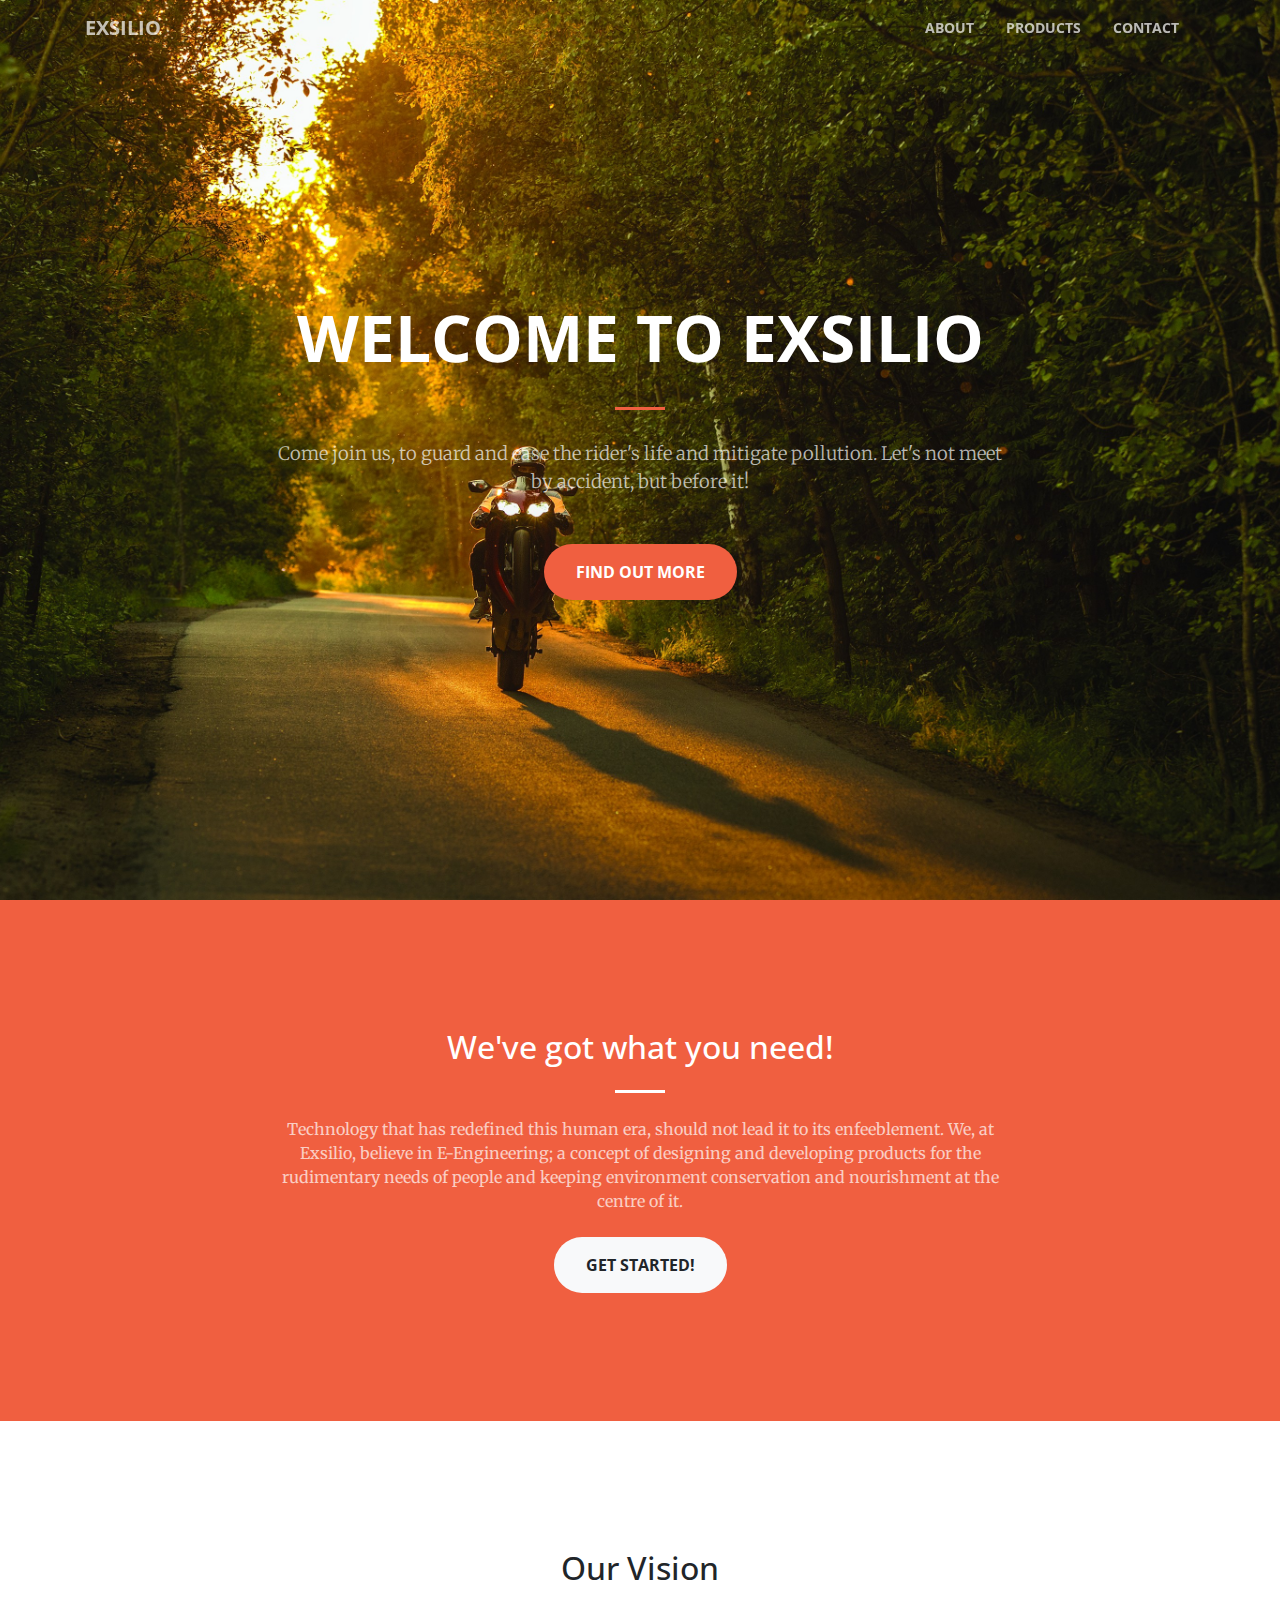
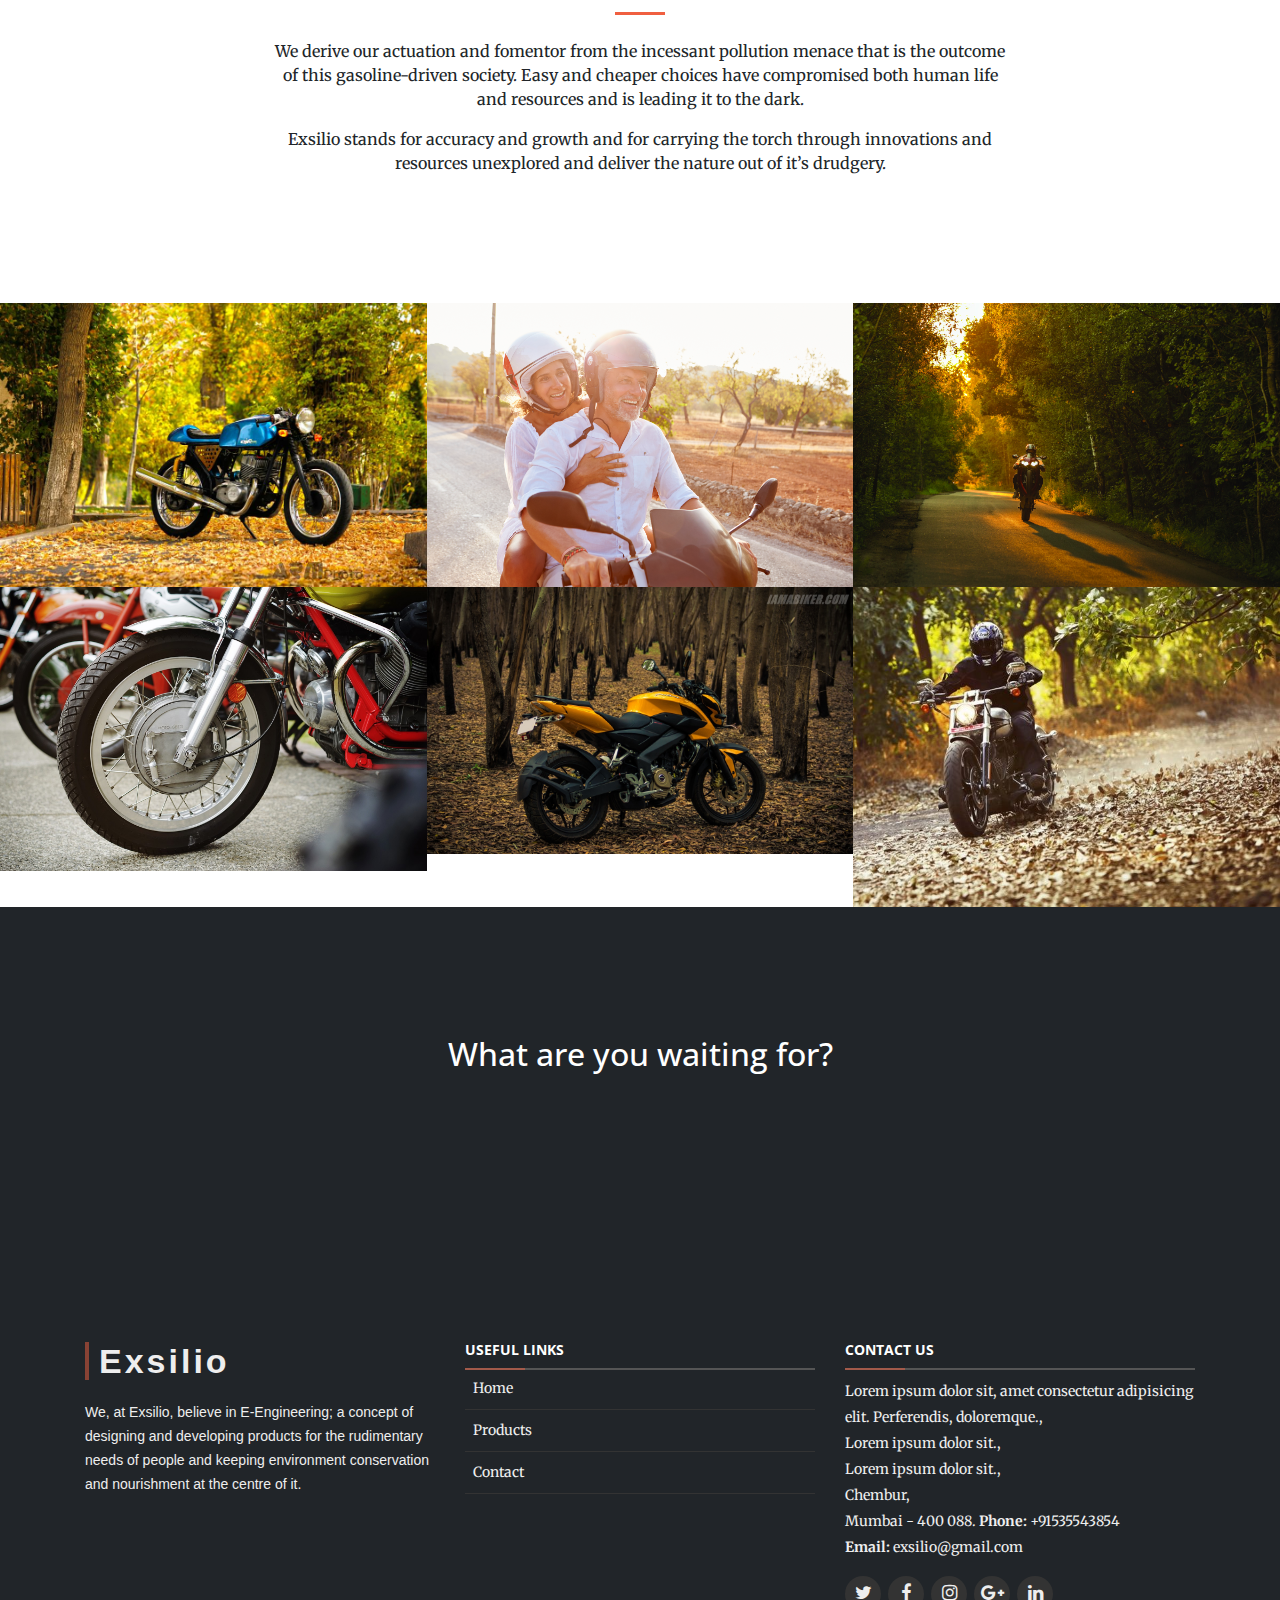
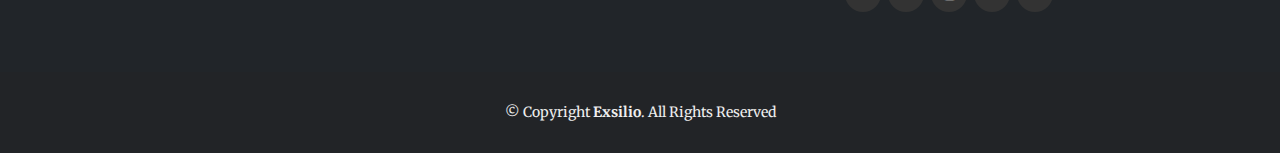
==== index.html @ 6f290104 "Add product page and images" ====
<!DOCTYPE html>
<html lang="en">

<head>

  <meta charset="utf-8">
  <meta name="viewport" content="width=device-width, initial-scale=1, shrink-to-fit=no">
  <meta name="description" content="">
  <meta name="author" content="">

  <title>Exsilio</title>

  <!-- Bootstrap core CSS -->
  <link href="vendor/bootstrap/css/bootstrap.min.css" rel="stylesheet">

  <!-- Custom fonts for this template -->
  <link href="vendor/font-awesome/css/font-awesome.min.css" rel="stylesheet" type="text/css">
  <link href='https://fonts.googleapis.com/css?family=Open+Sans:300italic,400italic,600italic,700italic,800italic,400,300,600,700,800'
    rel='stylesheet' type='text/css'>
  <link href='https://fonts.googleapis.com/css?family=Merriweather:400,300,300italic,400italic,700,700italic,900,900italic'
    rel='stylesheet' type='text/css'>

  <!-- Plugin CSS -->
  <link href="vendor/magnific-popup/magnific-popup.css" rel="stylesheet">

  <!-- Custom styles for this template -->
  <link href="css/creative.min.css" rel="stylesheet">

</head>

<body id="page-top">

  <!-- Navigation -->
  <nav class="navbar navbar-expand-lg navbar-light fixed-top" id="mainNav">
    <div class="container">
      <a class="navbar-brand js-scroll-trigger" href="#page-top">Exsilio</a>
      <button class="navbar-toggler navbar-toggler-right" type="button" data-toggle="collapse" data-target="#navbarResponsive"
        aria-controls="navbarResponsive" aria-expanded="false" aria-label="Toggle navigation">
        <span class="navbar-toggler-icon"></span>
      </button>
      <div class="collapse navbar-collapse" id="navbarResponsive">
        <ul class="navbar-nav ml-auto">
          <li class="nav-item">
            <a class="nav-link js-scroll-trigger" href="#about">About</a>
          </li>
          <li class="nav-item">
            <a class="nav-link js-scroll-trigger" href="products.html">Products</a>
          </li>
          <li class="nav-item">
            <a class="nav-link js-scroll-trigger" href="contact.html">Contact</a>
          </li>
        </ul>
      </div>
    </div>
  </nav>

  <header class="masthead text-center text-white d-flex">
    <div class="container my-auto">
      <div class="row">
        <div class="col-lg-10 mx-auto">
          <h1 class="text-uppercase">
            <strong>Welcome to Exsilio</strong>
          </h1>
          <hr>
        </div>
        <div class="col-lg-8 mx-auto">
          <p class="text-faded mb-5">Come join us, to guard and ease the rider's life and mitigate pollution. Let's not meet by accident, but before
            it!
          </p>
          <a class="btn btn-primary btn-xl js-scroll-trigger" href="#about">Find Out More</a>
        </div>
      </div>
    </div>
  </header>

  <section class="bg-primary" id="about">
    <div class="container">
      <div class="row">
        <div class="col-lg-8 mx-auto text-center">
          <h2 class="section-heading text-white">We've got what you need!</h2>
          <hr class="light my-4">
          <p class="text-faded mb-4">Technology that has redefined this human era, should not lead it to its enfeeblement. We, at Exsilio, believe in
            E-Engineering; a concept of designing and developing products for the rudimentary needs of people and keeping
            environment conservation and nourishment at the centre of it. </p>
          <a class="btn btn-light btn-xl js-scroll-trigger" href="#services">Get Started!</a>
        </div>
      </div>
    </div>
  </section>

  <section id="contact">
    <div class="container">
      <div class="row">
        <div class="col-lg-8 mx-auto text-center">
          <h2 class="section-heading">Our Vision</h2>
          <hr class="my-4">
          <p class="mb-3">We derive our actuation and fomentor from the incessant pollution menace that is the outcome of this gasoline-driven
            society. Easy and cheaper choices have compromised both human life and resources and is leading it to the dark.
          </p>
          <p>Exsilio stands for accuracy and growth and for carrying the torch through innovations and resources unexplored
            and deliver the nature out of it’s drudgery.
          </p>
        </div>
      </div>
    </div>
  </section>



  <section class="p-0" id="portfolio">
    <div class="container-fluid p-0">
      <div class="row no-gutters popup-gallery">
        <div class="col-lg-4 col-sm-6">
          <a class="portfolio-box" href="img/naturebike.jpg">
            <img class="img-fluid" src="img/naturebike.jpg" alt="">
            <div class="portfolio-box-caption">
              <div class="portfolio-box-caption-content">
                <div class="project-category text-faded">
                  Category
                </div>
                <div class="project-name">
                  Project Name
                </div>
              </div>
            </div>
          </a>
        </div>
        <div class="col-lg-4 col-sm-6">
          <a class="portfolio-box" href="img/oldcouple.jpg">
            <img class="img-fluid" src="img/oldcouple.jpg" alt="">
            <div class="portfolio-box-caption">
              <div class="portfolio-box-caption-content">
                <div class="project-category text-faded">
                  Category
                </div>
                <div class="project-name">
                  Project Name
                </div>
              </div>
            </div>
          </a>
        </div>
        <div class="col-lg-4 col-sm-6">
          <a class="portfolio-box" href="img/wall.jpg">
            <img class="img-fluid" src="img/wall.jpg" alt="">
            <div class="portfolio-box-caption">
              <div class="portfolio-box-caption-content">
                <div class="project-category text-faded">
                  Category
                </div>
                <div class="project-name">
                  Project Name
                </div>
              </div>
            </div>
          </a>
        </div>
        <div class="col-lg-4 col-sm-6">
          <a class="portfolio-box" href="img/brake.jpg">
            <img class="img-fluid" src="img/brake.jpg" alt="">
            <div class="portfolio-box-caption">
              <div class="portfolio-box-caption-content">
                <div class="project-category text-faded">
                  Category
                </div>
                <div class="project-name">
                  Project Name
                </div>
              </div>
            </div>
          </a>
        </div>
        <div class="col-lg-4 col-sm-6">
          <a class="portfolio-box" href="img/pulsar.jpg">
            <img class="img-fluid" src="img/pulsar.jpg" alt="">
            <div class="portfolio-box-caption">
              <div class="portfolio-box-caption-content">
                <div class="project-category text-faded">
                  Category
                </div>
                <div class="project-name">
                  Project Name
                </div>
              </div>
            </div>
          </a>
        </div>
        <div class="col-lg-4 col-sm-6">
          <a class="portfolio-box" href="img/harley.jpg">
            <img class="img-fluid" src="img/harley.jpg" alt="">
            <div class="portfolio-box-caption">
              <div class="portfolio-box-caption-content">
                <div class="project-category text-faded">
                  Category
                </div>
                <div class="project-name">
                  Project Name
                </div>
              </div>
            </div>
          </a>
        </div>
      </div>
    </div>
  </section>

  <section class="bg-dark text-white">
    <div class="container text-center">
      <h2 class="mb-4">What are you waiting for?</h2>
      <a class="btn btn-light btn-xl sr-button" href="contact.html">Contact Us!</a>
    </div>
  </section>

  <!--==========================
Footer
============================-->
  <footer id="footer">
    <div class="footer-top">
      <div class="container">
        <div class="row">

          <div class="col-lg-4 col-md-6 footer-info">
            <h3>Exsilio</h3>
            <p>We, at Exsilio, believe in E-Engineering; a concept of designing and developing products for the rudimentary
              needs of people and keeping environment conservation and nourishment at the centre of it.
            </p>
          </div>

          <div class="col-lg-4 col-md-6 footer-links">
            <h4>Useful Links</h4>
            <ul>
              <li>
                <i class="ion-ios-arrow-right"></i>
                <a href="index.html">Home</a>
              </li>
              <li>
                <i class="ion-ios-arrow-right"></i>
                <a href="products.html">Products</a>
              </li>
              <li>
                <i class="ion-ios-arrow-right"></i>
                <a href="contact.html">Contact</a>
              </li>
            </ul>
          </div>

          <div class="col-lg-4 col-md-6 footer-contact">
            <h4>Contact Us</h4>
            <p>
              Lorem ipsum dolor sit, amet consectetur adipisicing elit. Perferendis, doloremque.,
              <br> Lorem ipsum dolor sit.,
              <br> Lorem ipsum dolor sit.,
              <br> Chembur,
              <br> Mumbai - 400 088.
              <strong>Phone:</strong> +91535543854
              <br>
              <strong>Email:</strong> exsilio@gmail.com
              <br>
            </p>

            <div class="social-links">
              <a href="#" class="twitter">
                <i class="fa fa-twitter"></i>
              </a>
              <a href="#" class="facebook">
                <i class="fa fa-facebook"></i>
              </a>
              <a href="#" class="instagram">
                <i class="fa fa-instagram"></i>
              </a>
              <a href="#" class="google-plus">
                <i class="fa fa-google-plus"></i>
              </a>
              <a href="#" class="linkedin">
                <i class="fa fa-linkedin"></i>
              </a>
            </div>

          </div>

        </div>
      </div>
    </div>

    <div class="container">
      <div class="copyright">
        &copy; Copyright
        <strong>Exsilio</strong>. All Rights Reserved
      </div>
    </div>
  </footer>
  <!-- #footer -->

  <!-- Bootstrap core JavaScript -->
  <script src="vendor/jquery/jquery.min.js"></script>
  <script src="vendor/bootstrap/js/bootstrap.bundle.min.js"></script>

  <!-- Plugin JavaScript -->
  <script src="vendor/jquery-easing/jquery.easing.min.js"></script>
  <script src="vendor/scrollreveal/scrollreveal.min.js"></script>
  <script src="vendor/magnific-popup/jquery.magnific-popup.min.js"></script>

  <!-- Custom scripts for this template -->
  <script src="js/creative.min.js"></script>

</body>

</html>
---- css/creative.min.css ----
body,
html {
  width: 100%;
  height: 100%;
}
body {
  font-family: Merriweather, "Helvetica Neue", Arial, sans-serif;
}
hr {
  max-width: 50px;
  border-width: 3px;
  border-color: #f05f40;
}
hr.light {
  border-color: #fff;
}
a {
  color: #f05f40;
  -webkit-transition: all 0.2s;
  -moz-transition: all 0.2s;
  transition: all 0.2s;
}
a:hover {
  color: #f05f40;
}
h1,
h2,
h3,
h4,
h5,
h6 {
  font-family: "Open Sans", "Helvetica Neue", Arial, sans-serif;
}
.bg-primary {
  background-color: #f05f40 !important;
}
.bg-dark {
  background-color: #212529 !important;
}
.text-faded {
  color: rgba(255, 255, 255, 0.7);
}
section {
  padding: 8rem 0;
}
.section-heading {
  margin-top: 0;
}
::-moz-selection {
  color: #fff;
  background: #212529;
  text-shadow: none;
}
::selection {
  color: #fff;
  background: #212529;
  text-shadow: none;
}
img::selection {
  color: #fff;
  background: 0 0;
}
img::-moz-selection {
  color: #fff;
  background: 0 0;
}
#mainNav {
  border-bottom: 1px solid rgba(33, 37, 41, 0.1);
  background-color: #fff;
  font-family: "Open Sans", "Helvetica Neue", Arial, sans-serif;
  -webkit-transition: all 0.2s;
  -moz-transition: all 0.2s;
  transition: all 0.2s;
}
#mainNav .navbar-brand {
  font-weight: 700;
  text-transform: uppercase;
  color: #f05f40;
  font-family: "Open Sans", "Helvetica Neue", Arial, sans-serif;
}
#mainNav .navbar-brand:focus,
#mainNav .navbar-brand:hover {
  color: #f05f40;
}
#mainNav .navbar-nav > li.nav-item > a.nav-link,
#mainNav .navbar-nav > li.nav-item > a.nav-link:focus {
  font-size: 0.9rem;
  font-weight: 700;
  text-transform: uppercase;
  color: #212529;
}
#mainNav .navbar-nav > li.nav-item > a.nav-link:focus:hover,
#mainNav .navbar-nav > li.nav-item > a.nav-link:hover {
  color: #f05f40;
}
#mainNav .navbar-nav > li.nav-item > a.nav-link.active,
#mainNav .navbar-nav > li.nav-item > a.nav-link:focus.active {
  color: #f05f40 !important;
  background-color: transparent;
}
#mainNav .navbar-nav > li.nav-item > a.nav-link.active:hover,
#mainNav .navbar-nav > li.nav-item > a.nav-link:focus.active:hover {
  background-color: transparent;
}
@media (min-width: 992px) {
  #mainNav {
    border-color: transparent;
    background-color: transparent;
  }
  #mainNav .navbar-brand {
    color: rgba(255, 255, 255, 0.7);
  }
  #mainNav .navbar-brand:focus,
  #mainNav .navbar-brand:hover {
    color: #fff;
  }
  #mainNav .navbar-nav > li.nav-item > a.nav-link {
    padding: 0.5rem 1rem;
  }
  #mainNav .navbar-nav > li.nav-item > a.nav-link,
  #mainNav .navbar-nav > li.nav-item > a.nav-link:focus {
    color: rgba(255, 255, 255, 0.7);
  }
  #mainNav .navbar-nav > li.nav-item > a.nav-link:focus:hover,
  #mainNav .navbar-nav > li.nav-item > a.nav-link:hover {
    color: #fff;
  }
  #mainNav.navbar-shrink {
    border-bottom: 1px solid rgba(33, 37, 41, 0.1);
    background-color: #fff;
  }
  #mainNav.navbar-shrink .navbar-brand {
    color: #f05f40;
  }
  #mainNav.navbar-shrink .navbar-brand:focus,
  #mainNav.navbar-shrink .navbar-brand:hover {
    color: #f05f40;
  }
  #mainNav.navbar-shrink .navbar-nav > li.nav-item > a.nav-link,
  #mainNav.navbar-shrink .navbar-nav > li.nav-item > a.nav-link:focus {
    color: #212529;
  }
  #mainNav.navbar-shrink .navbar-nav > li.nav-item > a.nav-link:focus:hover,
  #mainNav.navbar-shrink .navbar-nav > li.nav-item > a.nav-link:hover {
    color: #f05f40;
  }
}
header.masthead {
  padding-top: 10rem;
  padding-bottom: calc(10rem - 56px);
  background-image: url(../img/wall.jpg);
  background-position: center center;
  -webkit-background-size: cover;
  -moz-background-size: cover;
  -o-background-size: cover;
  background-size: cover;
}
header.masthead hr {
  margin-top: 30px;
  margin-bottom: 30px;
}
header.masthead h1 {
  font-size: 2rem;
}
header.masthead p {
  font-weight: 300;
}
@media (min-width: 768px) {
  header.masthead p {
    font-size: 1.15rem;
  }
}
@media (min-width: 992px) {
  header.masthead {
    height: 100vh;
    min-height: 650px;
    padding-top: 0;
    padding-bottom: 0;
  }
  header.masthead h1 {
    font-size: 3rem;
  }
}
@media (min-width: 1200px) {
  header.masthead h1 {
    font-size: 4rem;
  }
}
.service-box {
  max-width: 400px;
}
.portfolio-box {
  position: relative;
  display: block;
  max-width: 650px;
  margin: 0 auto;
}
.portfolio-box .portfolio-box-caption {
  position: absolute;
  bottom: 0;
  display: block;
  width: 100%;
  height: 100%;
  text-align: center;
  opacity: 0;
  color: #fff;
  background: rgba(240, 95, 64, 0.9);
  -webkit-transition: all 0.2s;
  -moz-transition: all 0.2s;
  transition: all 0.2s;
}
.portfolio-box .portfolio-box-caption .portfolio-box-caption-content {
  position: absolute;
  top: 50%;
  width: 100%;
  transform: translateY(-50%);
  text-align: center;
}
.portfolio-box
  .portfolio-box-caption
  .portfolio-box-caption-content
  .project-category,
.portfolio-box
  .portfolio-box-caption
  .portfolio-box-caption-content
  .project-name {
  padding: 0 15px;
  font-family: "Open Sans", "Helvetica Neue", Arial, sans-serif;
}
.portfolio-box
  .portfolio-box-caption
  .portfolio-box-caption-content
  .project-category {
  font-size: 14px;
  font-weight: 600;
  text-transform: uppercase;
}
.portfolio-box
  .portfolio-box-caption
  .portfolio-box-caption-content
  .project-name {
  font-size: 18px;
}
.portfolio-box:hover .portfolio-box-caption {
  opacity: 1;
}
.portfolio-box:focus {
  outline: 0;
}
@media (min-width: 768px) {
  .portfolio-box
    .portfolio-box-caption
    .portfolio-box-caption-content
    .project-category {
    font-size: 16px;
  }
  .portfolio-box
    .portfolio-box-caption
    .portfolio-box-caption-content
    .project-name {
    font-size: 22px;
  }
}
.text-primary {
  color: #f05f40 !important;
}
.btn {
  font-weight: 700;
  text-transform: uppercase;
  border: none;
  border-radius: 300px;
  font-family: "Open Sans", "Helvetica Neue", Arial, sans-serif;
}
.btn-xl {
  padding: 1rem 2rem;
}
.btn-primary {
  background-color: #f05f40;
  border-color: #f05f40;
}
.btn-primary:active,
.btn-primary:focus,
.btn-primary:hover {
  color: #fff;
  background-color: #ee4b28 !important;
}
.btn-primary:active,
.btn-primary:focus {
  box-shadow: 0 0 0 0.2rem rgba(240, 95, 64, 0.5) !important;
}

#footer {
  background: #222427;
  padding: 0 0 30px 0;
  color: #eee;
  font-size: 14px;
}

#footer .footer-top {
  background: #212529;
  padding: 60px 0 30px 0;
}

#footer .footer-top .footer-info {
  margin-bottom: 30px;
}

#footer .footer-top .footer-info h3 {
  font-size: 34px;
  margin: 0 0 20px 0;
  padding: 2px 0 2px 10px;
  line-height: 1;
  font-family: "Montserrat", sans-serif;
  font-weight: 700;
  letter-spacing: 3px;
  border-left: 4px solid rgba(240, 95, 64, 0.5);
}

#footer .footer-top .footer-info p {
  font-size: 14px;
  line-height: 24px;
  margin-bottom: 0;
  font-family: "Montserrat", sans-serif;
  color: #eee;
}

#footer .footer-top .social-links a {
  font-size: 18px;
  display: inline-block;
  background: #333;
  color: #eee;
  line-height: 1;
  padding: 8px 0;
  margin-right: 4px;
  border-radius: 50%;
  text-align: center;
  width: 36px;
  height: 36px;
  transition: 0.3s;
}

#footer .footer-top .social-links a:hover {
  background: rgba(209, 59, 26, 0.966);
  color: #fff;
}

#footer .footer-top h4 {
  font-size: 14px;
  font-weight: bold;
  color: #fff;
  text-transform: uppercase;
  position: relative;
  padding-bottom: 12px;
}

#footer .footer-top h4::before,
#footer .footer-top h4::after {
  content: "";
  position: absolute;
  left: 0;
  bottom: 0;
  height: 2px;
}

#footer .footer-top h4::before {
  right: 0;
  background: #555;
}

#footer .footer-top h4::after {
  background: rgba(240, 95, 64, 0.5);
  width: 60px;
}

#footer .footer-top .footer-links {
  margin-bottom: 30px;
}

#footer .footer-top .footer-links ul {
  list-style: none;
  padding: 0;
  margin: 0;
}

#footer .footer-top .footer-links ul i {
  padding-right: 8px;
  color: #ddd;
}

#footer .footer-top .footer-links ul li {
  border-bottom: 1px solid #333;
  padding: 10px 0;
}

#footer .footer-top .footer-links ul li:first-child {
  padding-top: 0;
}

#footer .footer-top .footer-links ul a {
  color: #eee;
}

#footer .footer-top .footer-links ul a:hover {
  color: rgba(209, 59, 26, 0.966);
}

#footer .footer-top .footer-contact {
  margin-bottom: 30px;
}

#footer .footer-top .footer-contact p {
  line-height: 26px;
}

#footer .footer-top .footer-newsletter {
  margin-bottom: 30px;
}

#footer .copyright {
  text-align: center;
  padding-top: 30px;
}

#footer .credits {
  text-align: center;
  font-size: 13px;
  color: #ddd;
}

#contact {
  padding-bottom: 7rem !important;
}

#contactNav {
  border-bottom: 1px solid rgba(33, 37, 41, 0.1);
  background-color: #fff;
  font-family: "Open Sans", "Helvetica Neue", Arial, sans-serif;
  -webkit-transition: all 0.2s;
  -moz-transition: all 0.2s;
  transition: all 0.2s;
}
#contactNav .navbar-brand {
  font-weight: 700;
  text-transform: uppercase;
  color: #f05f40;
  font-family: "Open Sans", "Helvetica Neue", Arial, sans-serif;
}
#contactNav .navbar-brand:focus,
#contactNav .navbar-brand:hover {
  color: #f05f40;
}
#contactNav .navbar-nav > li.nav-item > a.nav-link,
#contactNav .navbar-nav > li.nav-item > a.nav-link:focus {
  font-size: 0.9rem;
  font-weight: 700;
  text-transform: uppercase;
  color: #212529;
}
#contactNav .navbar-nav > li.nav-item > a.nav-link:focus:hover,
#contactNav .navbar-nav > li.nav-item > a.nav-link:hover {
  color: #f05f40;
}
#contactNav .navbar-nav > li.nav-item > a.nav-link.active,
#contactNav .navbar-nav > li.nav-item > a.nav-link:focus.active {
  color: #f05f40 !important;
  background-color: transparent;
}
#contactNav .navbar-nav > li.nav-item > a.nav-link.active:hover,
#contactNav .navbar-nav > li.nav-item > a.nav-link:focus.active:hover {
  background-color: transparent;
}
@media (min-width: 992px) {
  #contactNav .navbar-nav > li.nav-item > a.nav-link {
    padding: 0.5rem 1rem;
  }
  #contactNav.navbar-shrink {
    border-bottom: 1px solid rgba(33, 37, 41, 0.1);
    background-color: #fff;
  }
  #contactNav.navbar-shrink .navbar-brand {
    color: #f05f40;
  }
  #contactNav.navbar-shrink .navbar-brand:focus,
  #contactNav.navbar-shrink .navbar-brand:hover {
    color: #f05f40;
  }
  #contactNav.navbar-shrink .navbar-nav > li.nav-item > a.nav-link,
  #contactNav.navbar-shrink .navbar-nav > li.nav-item > a.nav-link:focus {
    color: #212529;
  }
  #contactNav.navbar-shrink .navbar-nav > li.nav-item > a.nav-link:focus:hover,
  #contactNav.navbar-shrink .navbar-nav > li.nav-item > a.nav-link:hover {
    color: #f05f40;
  }
}

.testimonials {
  padding-top: 7rem;
  padding-bottom: 7rem;
}

.testimonials .testimonial-item {
  max-width: 18rem;
}

.testimonials .testimonial-item img {
  max-width: 12rem;
  box-shadow: 0px 5px 5px 0px #adb5bd;
}

.bg-light {
  background-color: #eeeeee !important;
}

.showcase .showcase-text {
  padding: 3rem;
}

.showcase .showcase-img {
  min-height: 15rem;
  background-size: cover;
}

@media (min-width: 768px) {
  .showcase .showcase-text {
    padding: 7rem;
  }
}

.line {
  margin-bottom: 3rem !important;
}

.orange {
  color: #f05f40;
}

.bg-orange {
  background: #f05f40;
}
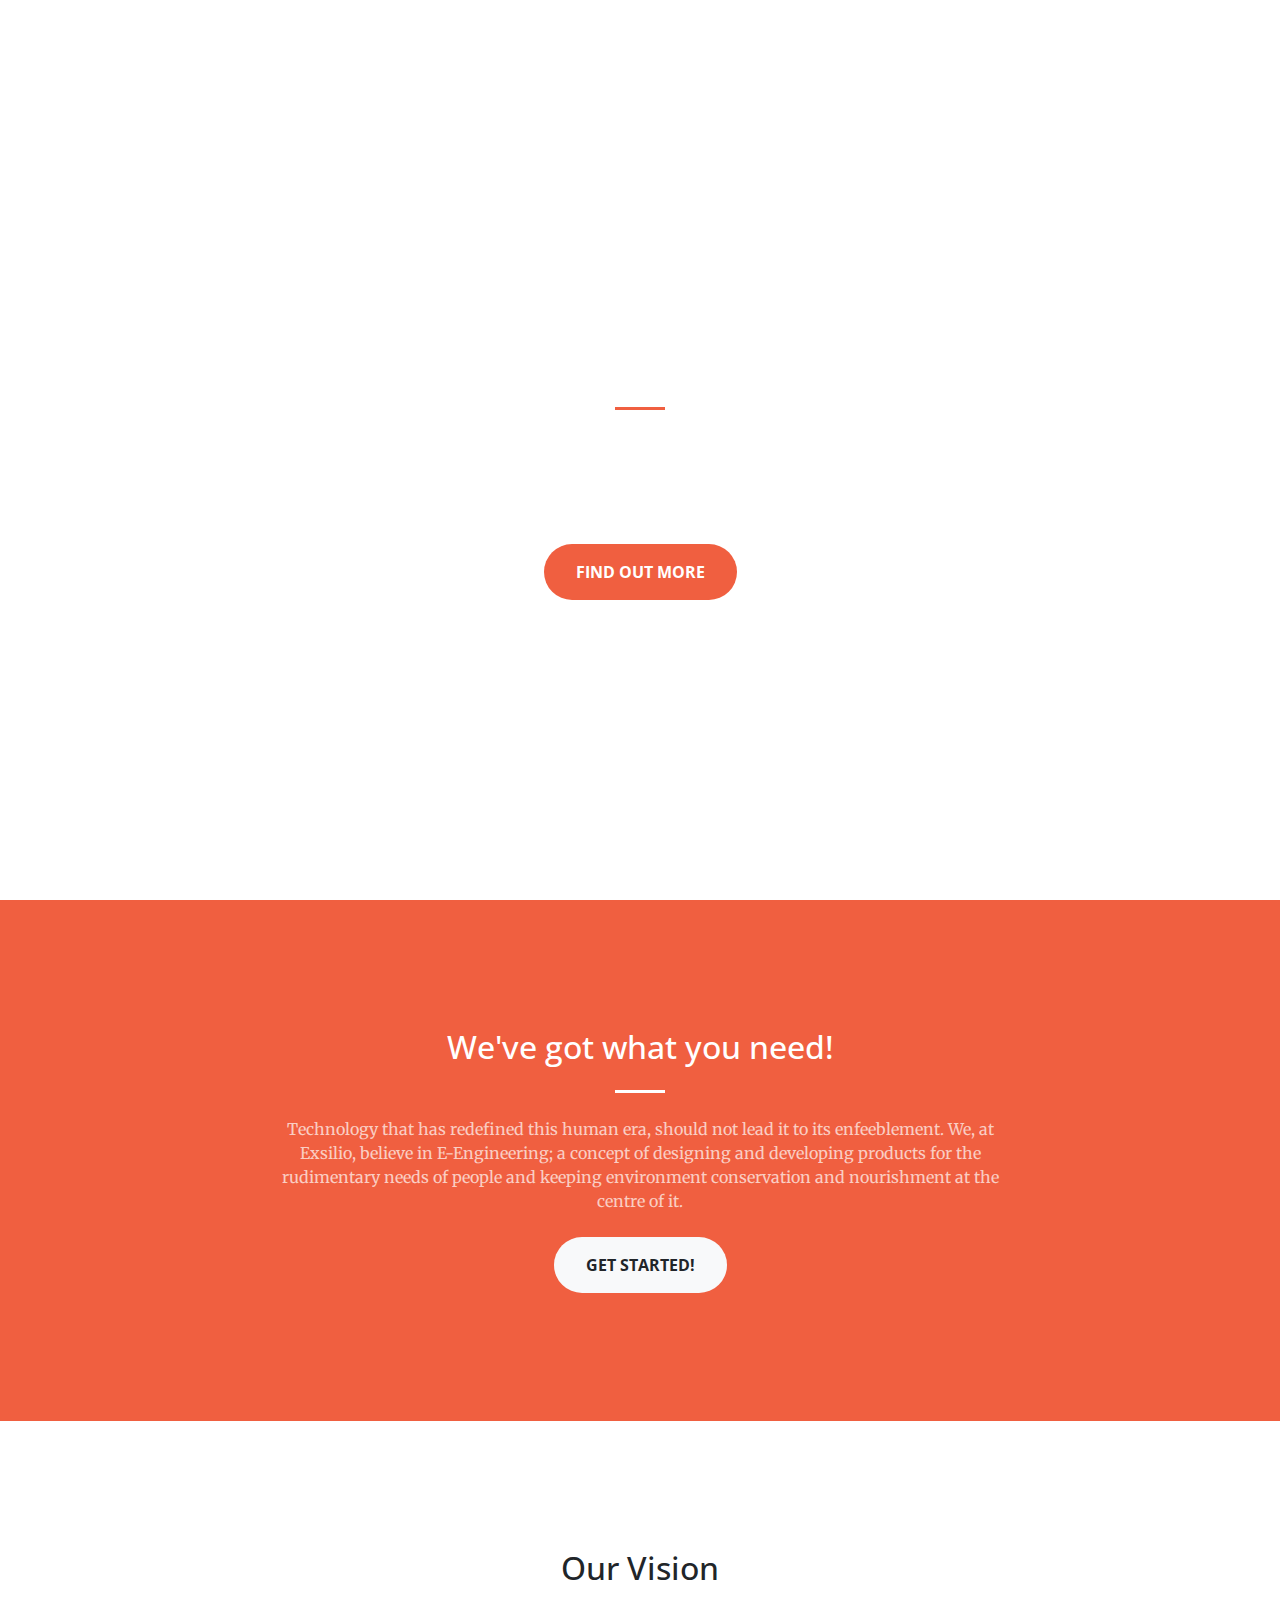
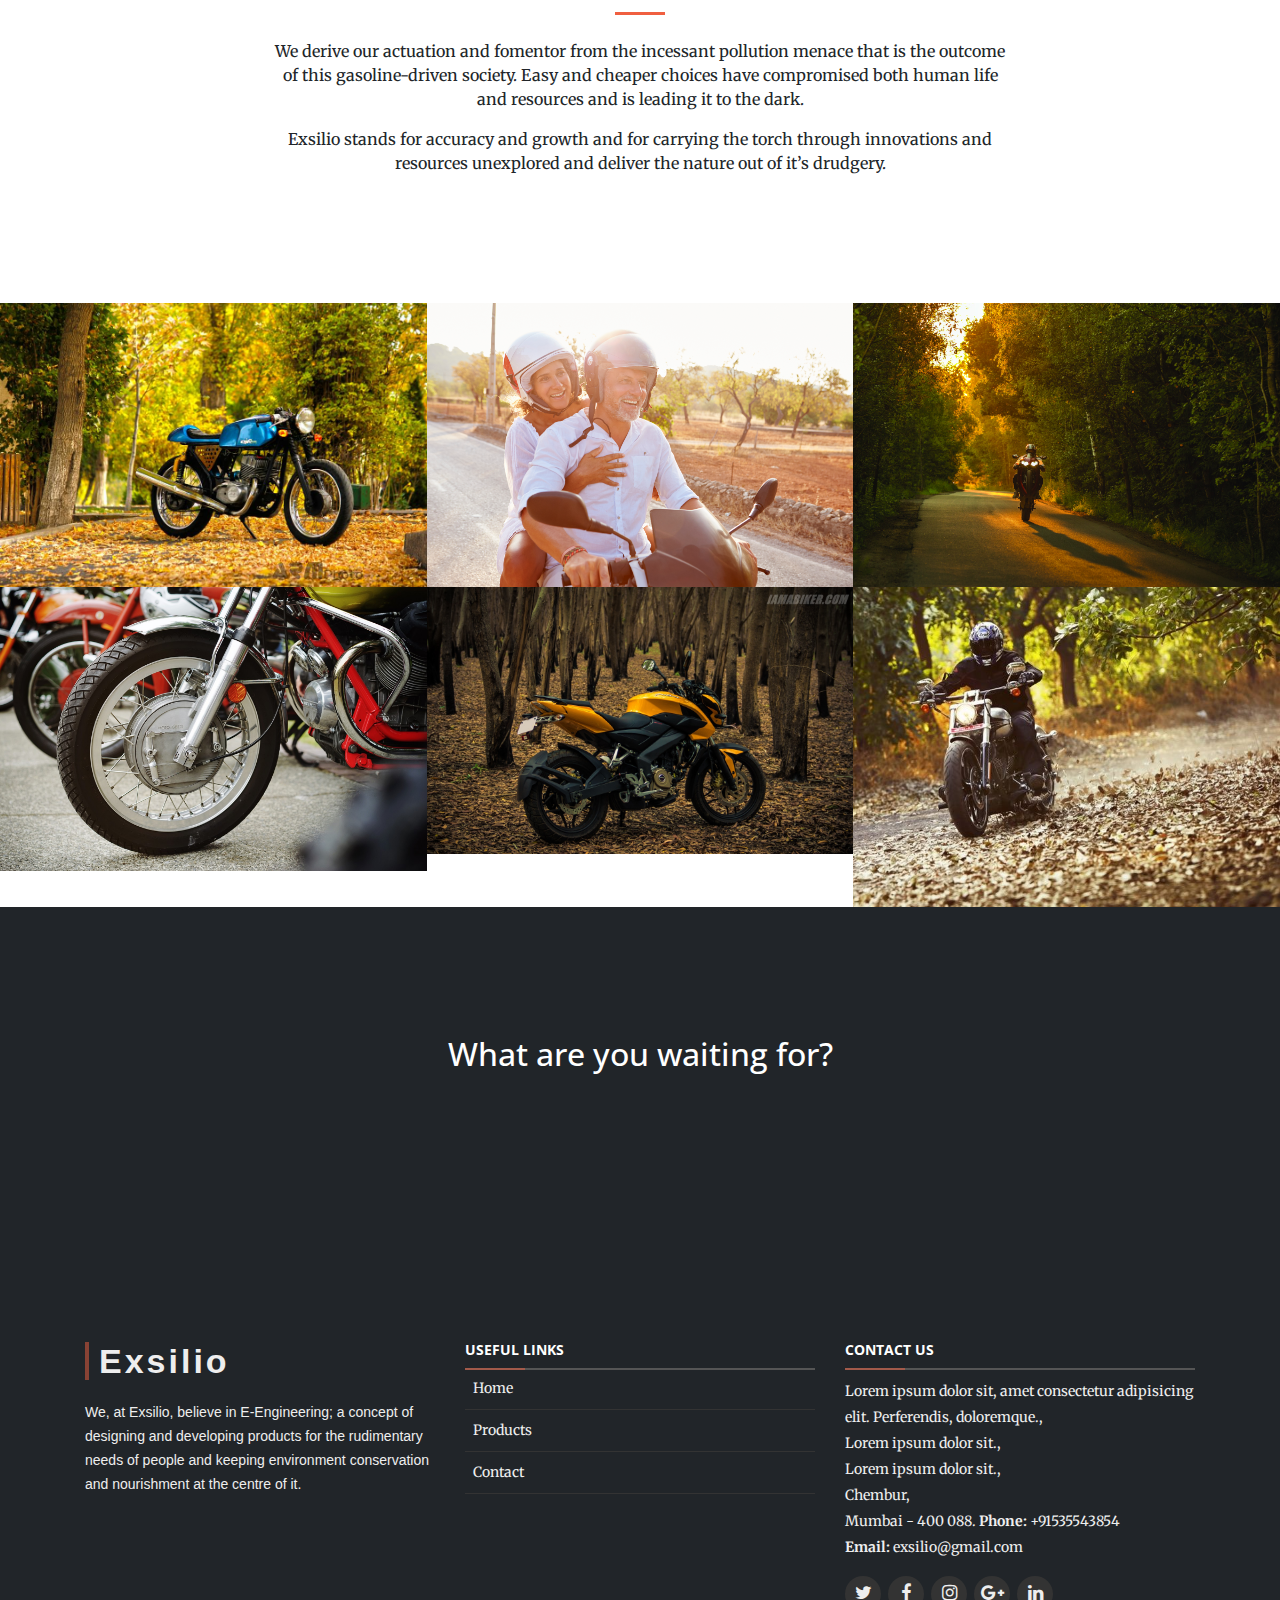
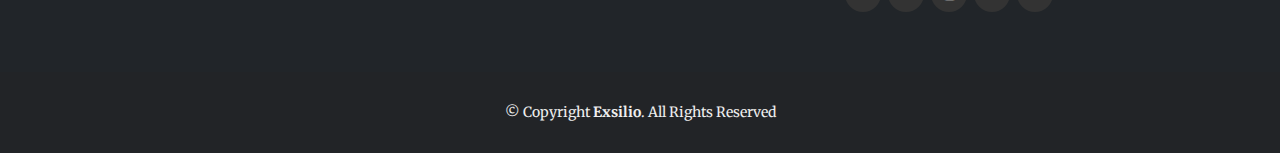
==== commit d4e66008: "Add images of team, change header color, wall" ====
--- a/index.html
+++ b/index.html
@@ -64,7 +64,7 @@
           <hr>
         </div>
         <div class="col-lg-8 mx-auto">
-          <p class="text-faded mb-5">Come join us, to guard and ease the rider's life and mitigate pollution. Let's not meet by accident, but before
+          <p class="mb-5">Come join us, to guard and ease the rider's life and mitigate pollution. Let's not meet by accident, but before
             it!
           </p>
           <a class="btn btn-primary btn-xl js-scroll-trigger" href="#about">Find Out More</a>
@@ -82,7 +82,7 @@
           <p class="text-faded mb-4">Technology that has redefined this human era, should not lead it to its enfeeblement. We, at Exsilio, believe in
             E-Engineering; a concept of designing and developing products for the rudimentary needs of people and keeping
             environment conservation and nourishment at the centre of it. </p>
-          <a class="btn btn-light btn-xl js-scroll-trigger" href="#services">Get Started!</a>
+          <a class="btn btn-light btn-xl js-scroll-trigger" href="products.html ">Get Started!</a>
         </div>
       </div>
     </div>
--- a/css/creative.min.css
+++ b/css/creative.min.css
@@ -148,7 +148,7 @@
 header.masthead {
   padding-top: 10rem;
   padding-bottom: calc(10rem - 56px);
-  background-image: url(../img/wall.jpg);
+  background-image: url(../img/wall2.jpg);
   background-position: center center;
   -webkit-background-size: cover;
   -moz-background-size: cover;
@@ -512,6 +512,10 @@
   background-color: #eeeeee !important;
 }
 
+.showcase {
+  padding-bottom: 1rem !important;
+}
+
 .showcase .showcase-text {
   padding: 3rem;
 }
@@ -527,6 +531,10 @@
   }
 }
 
+#services {
+  padding-top: 3rem !important;
+}
+
 .line {
   margin-bottom: 3rem !important;
 }
@@ -537,4 +545,17 @@
 
 .bg-orange {
   background: #f05f40;
+}
+
+.cover {
+  width: 100%;
+  height: auto;
+}
+
+@media (min-width: 768px) {
+  .cover {
+    background-size: cover;
+    height: 100%;
+    width: 100%;
+  }
 }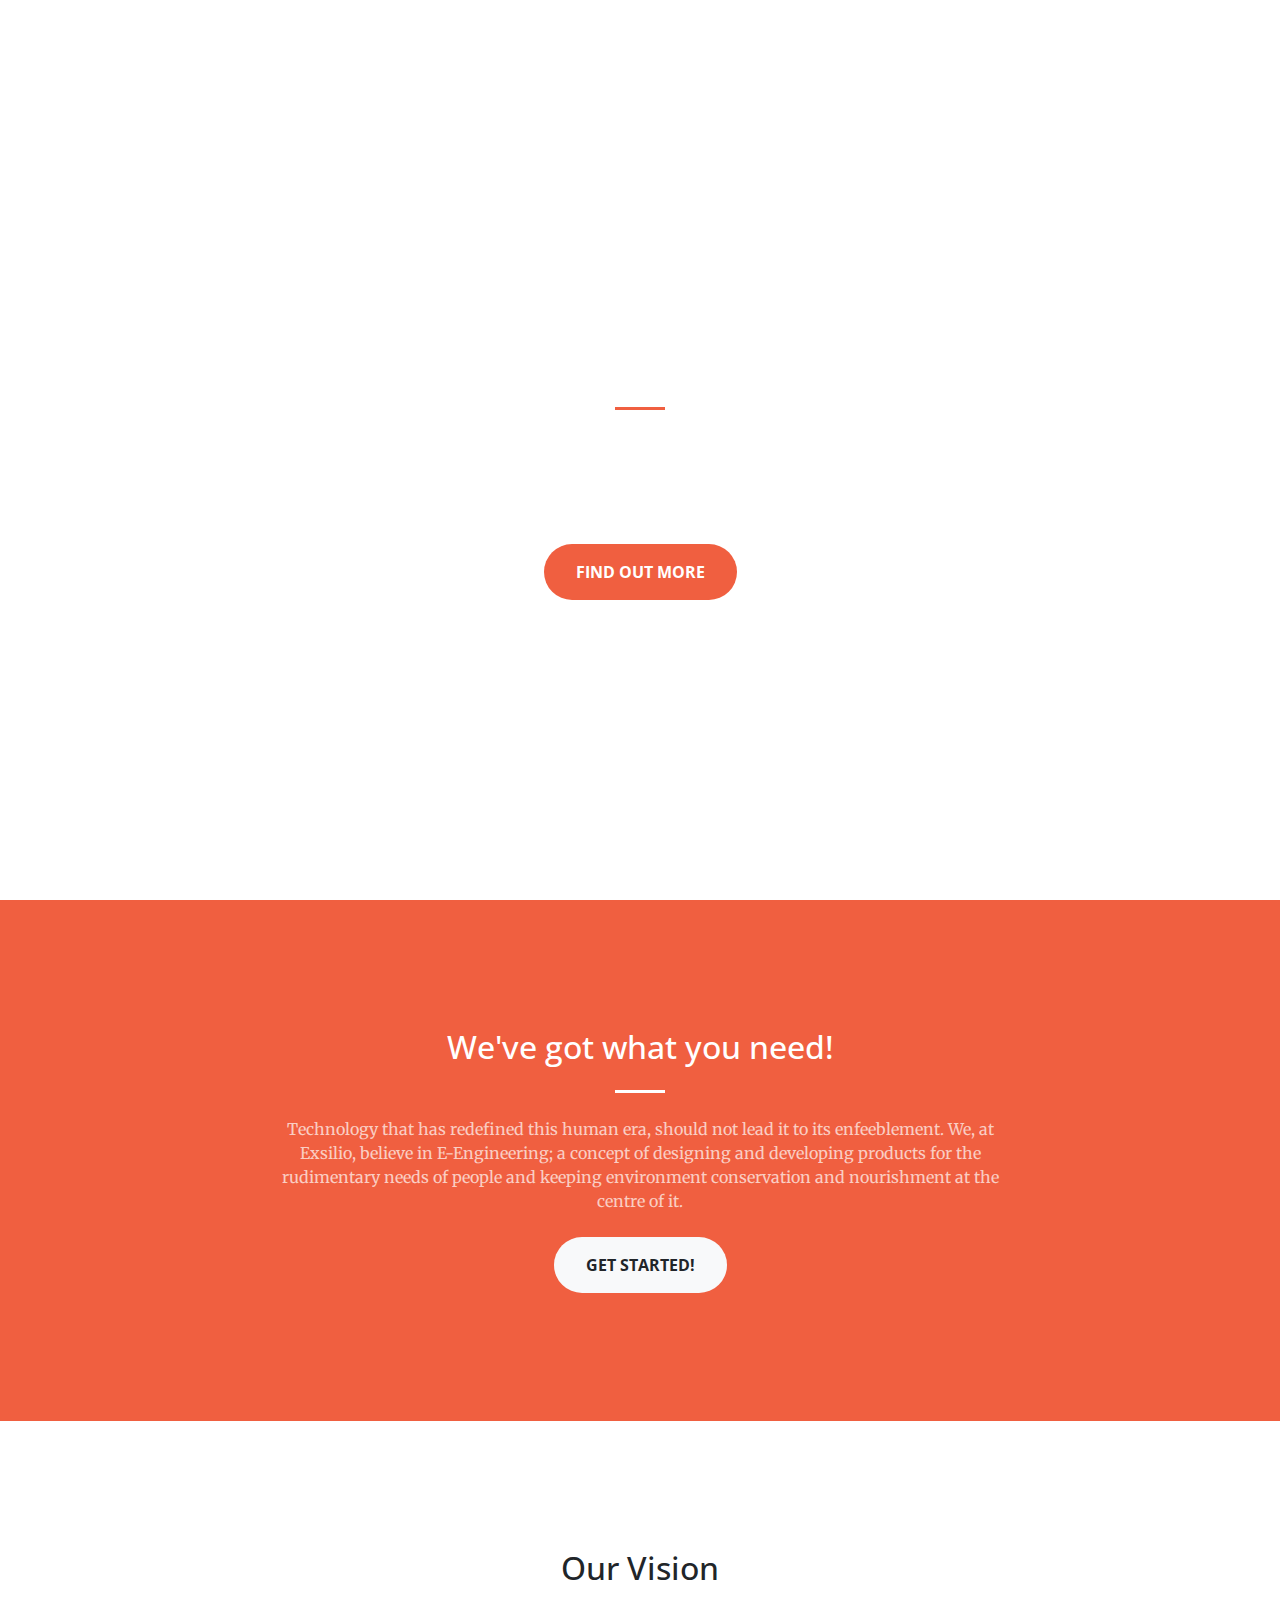
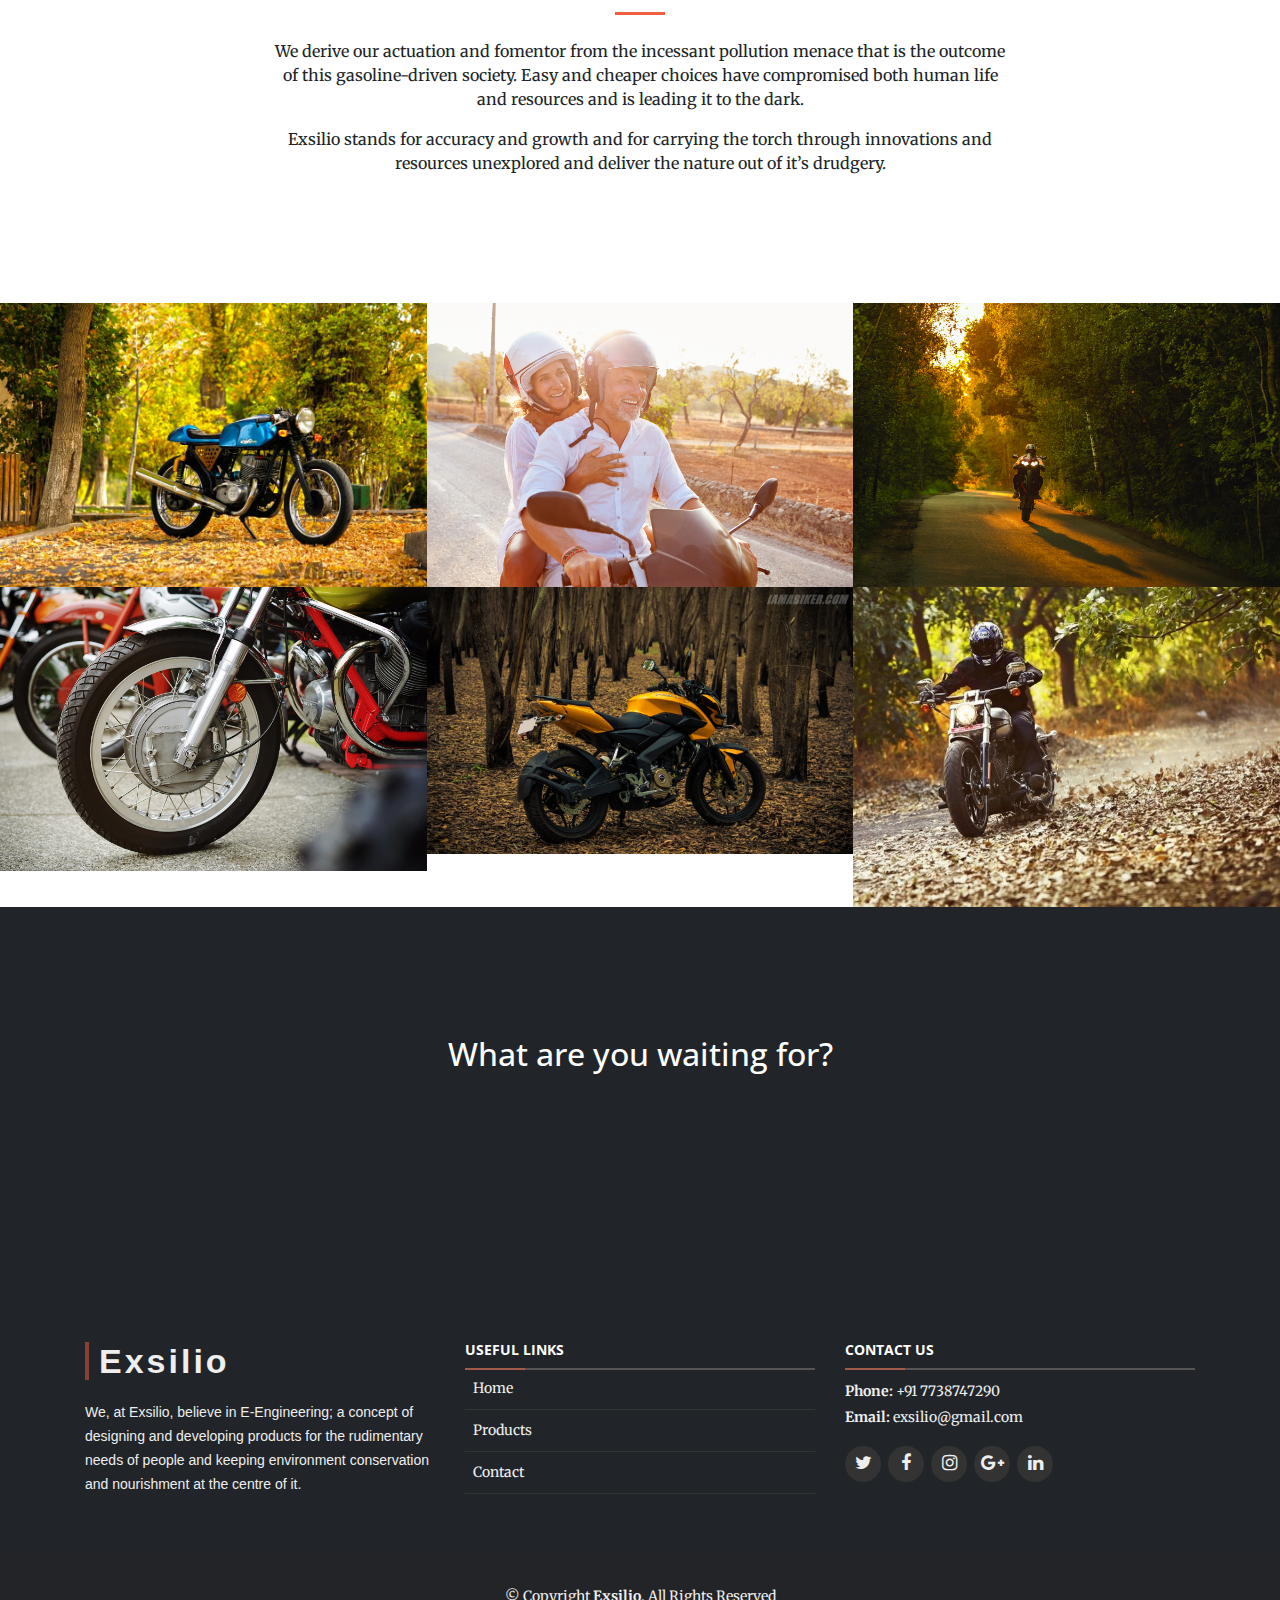
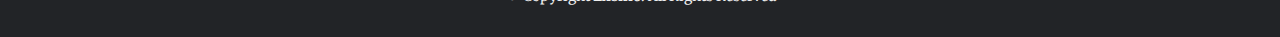
==== commit 3747bab0: "Add content in products, change footer address, phone number" ====
--- a/index.html
+++ b/index.html
@@ -247,12 +247,12 @@
           <div class="col-lg-4 col-md-6 footer-contact">
             <h4>Contact Us</h4>
             <p>
-              Lorem ipsum dolor sit, amet consectetur adipisicing elit. Perferendis, doloremque.,
+              <!-- Lorem ipsum dolor sit, amet consectetur adipisicing elit. Perferendis, doloremque.,
               <br> Lorem ipsum dolor sit.,
               <br> Lorem ipsum dolor sit.,
               <br> Chembur,
-              <br> Mumbai - 400 088.
-              <strong>Phone:</strong> +91535543854
+              <br> Mumbai - 400 088. -->
+              <strong>Phone:</strong> +91 7738747290
               <br>
               <strong>Email:</strong> exsilio@gmail.com
               <br>
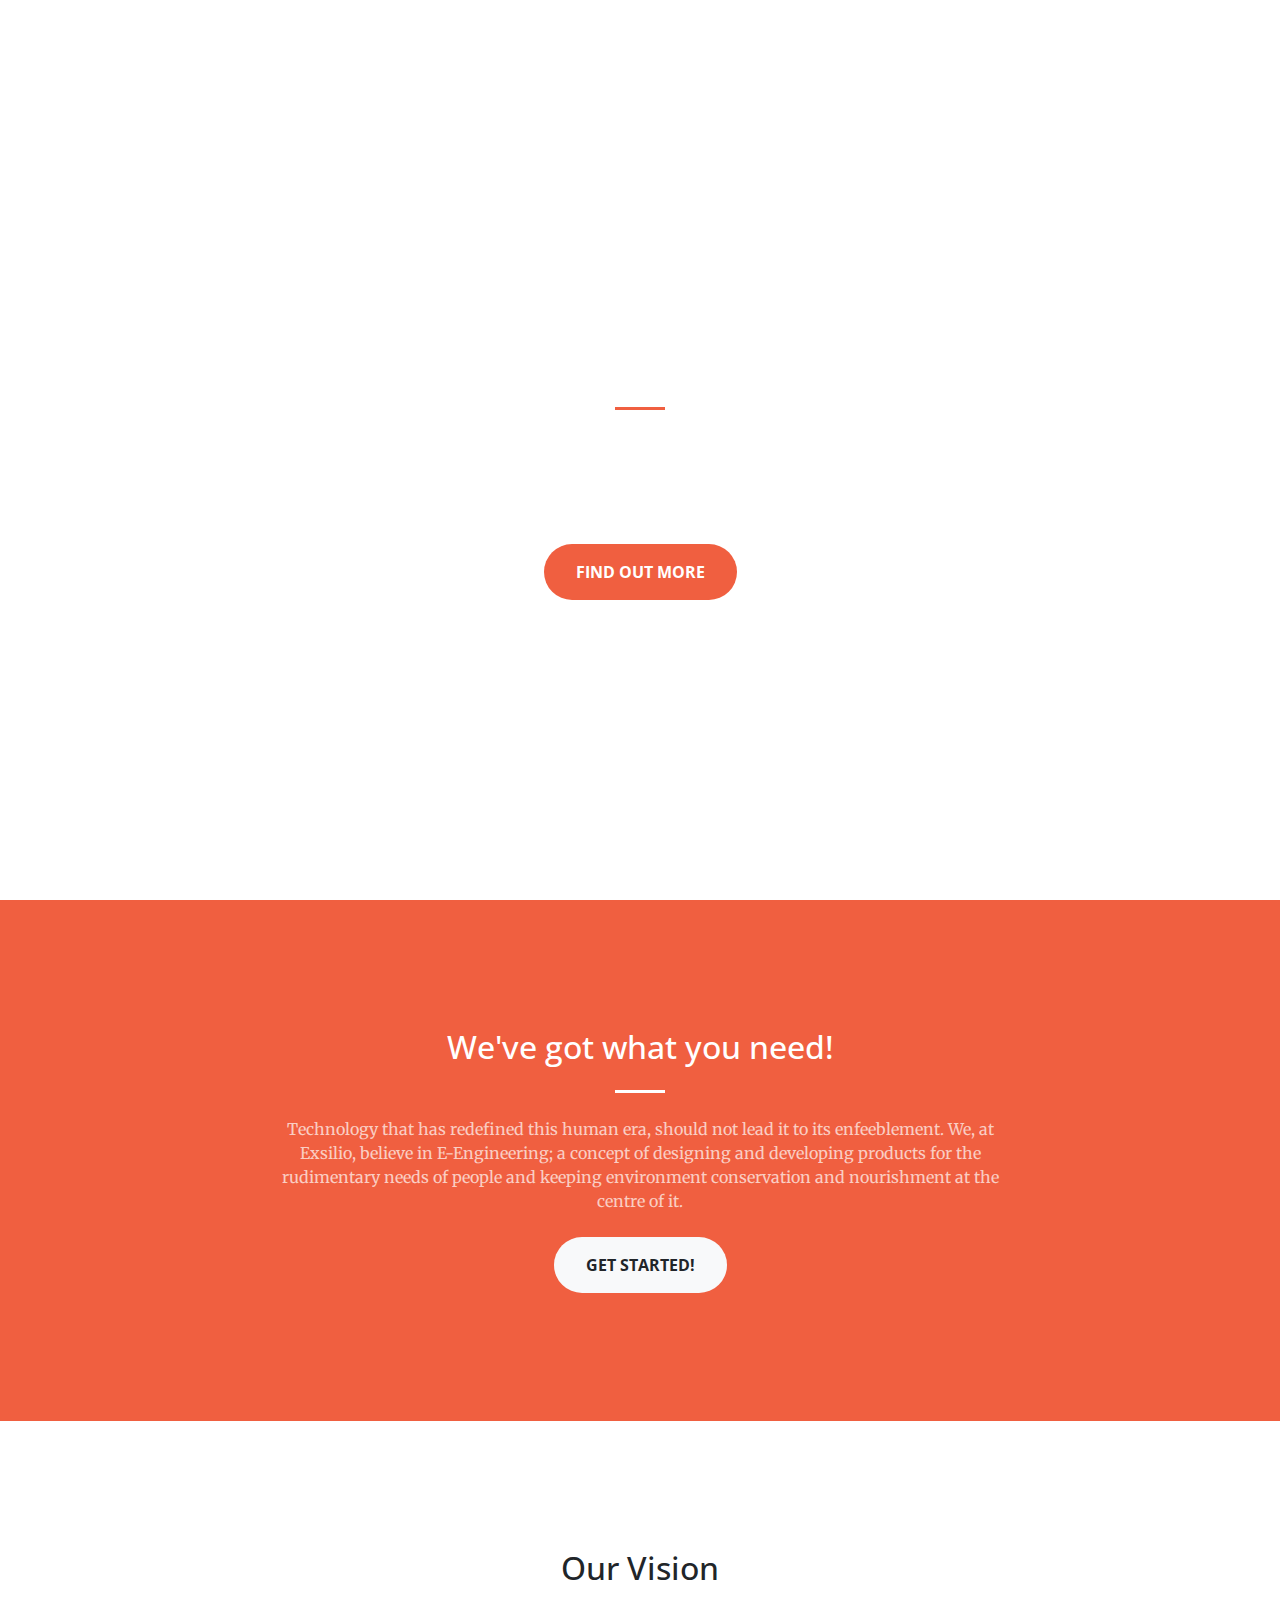
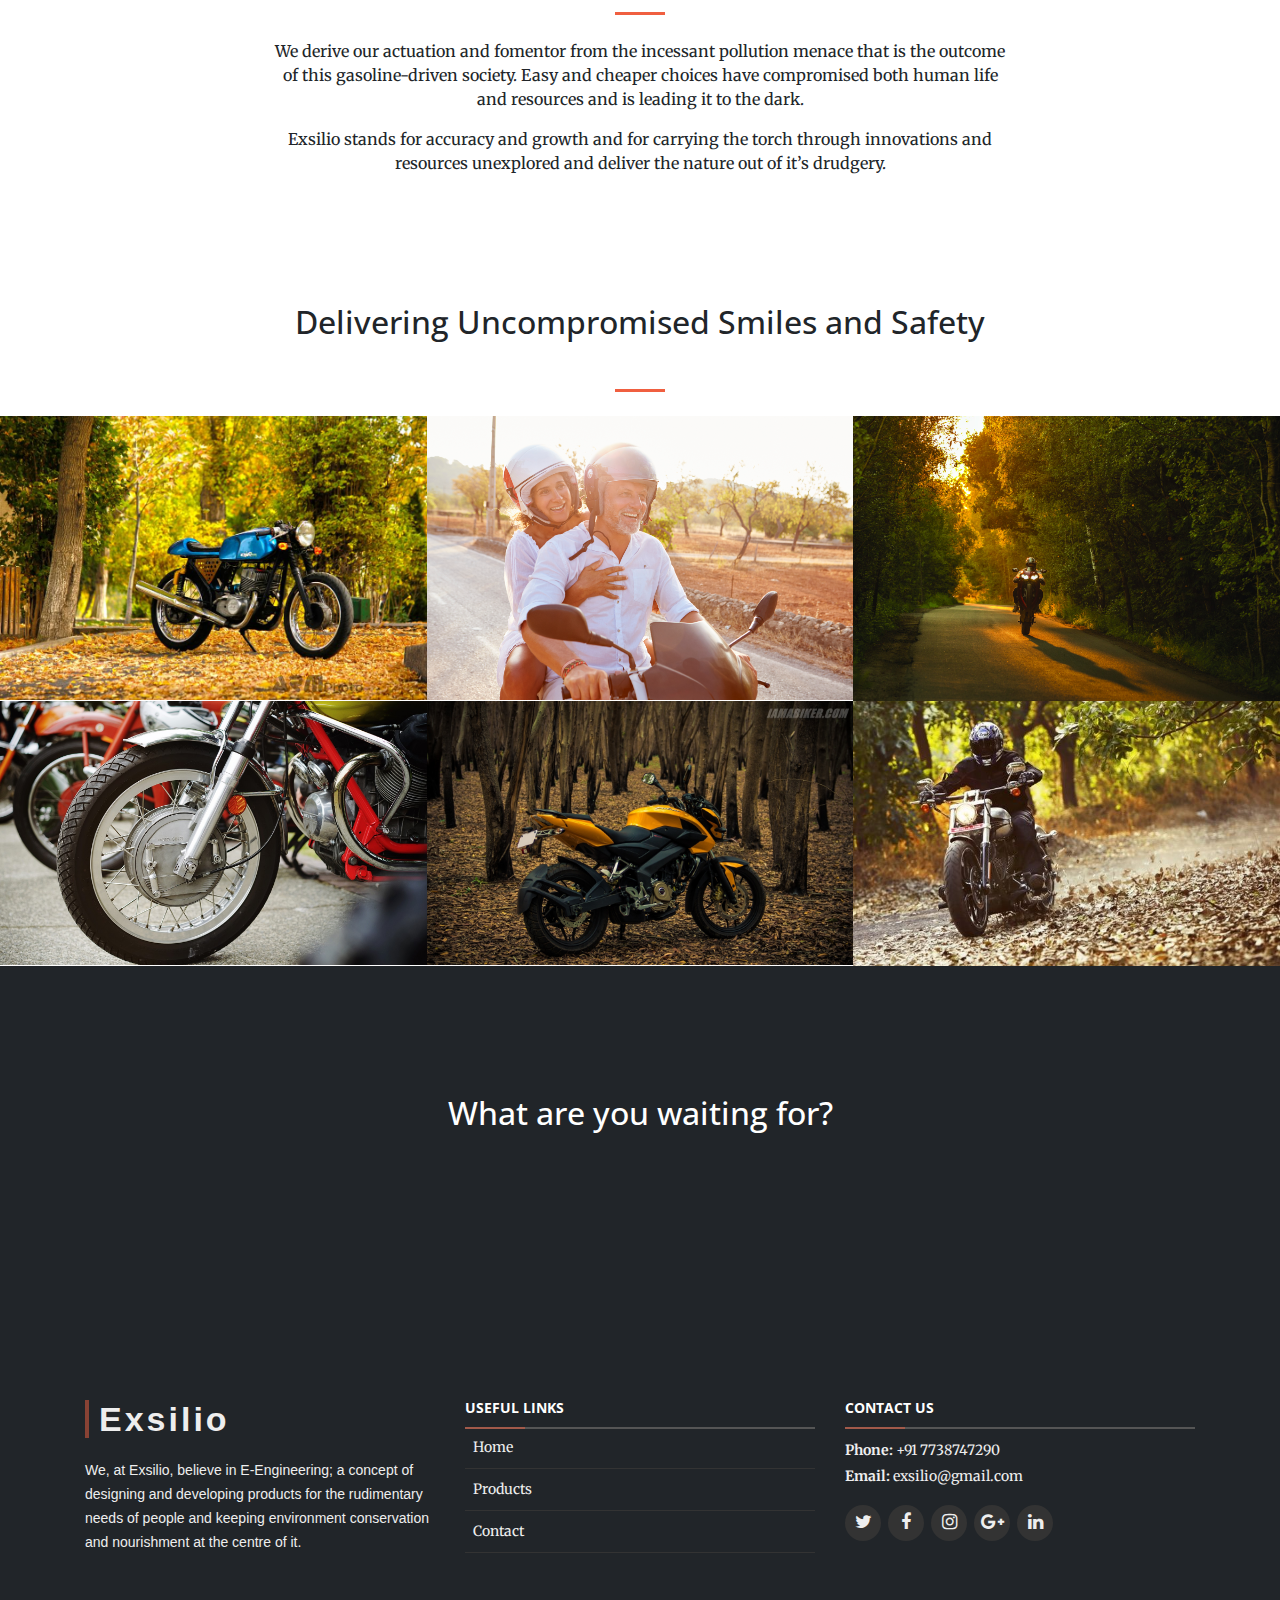
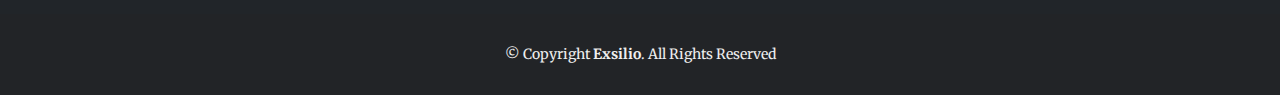
==== commit d0738a7e: "Minor color changes and content changes" ====
--- a/index.html
+++ b/index.html
@@ -109,6 +109,8 @@
 
   <section class="p-0" id="portfolio">
     <div class="container-fluid p-0">
+      <h2 class="section-heading text-center mb-5">Delivering Uncompromised Smiles and Safety</h2>
+      <hr class="my-4">
       <div class="row no-gutters popup-gallery">
         <div class="col-lg-4 col-sm-6">
           <a class="portfolio-box" href="img/naturebike.jpg">
--- a/css/creative.min.css
+++ b/css/creative.min.css
@@ -558,4 +558,8 @@
     height: 100%;
     width: 100%;
   }
+}
+
+.highlight-color {
+  color: #831800;
 }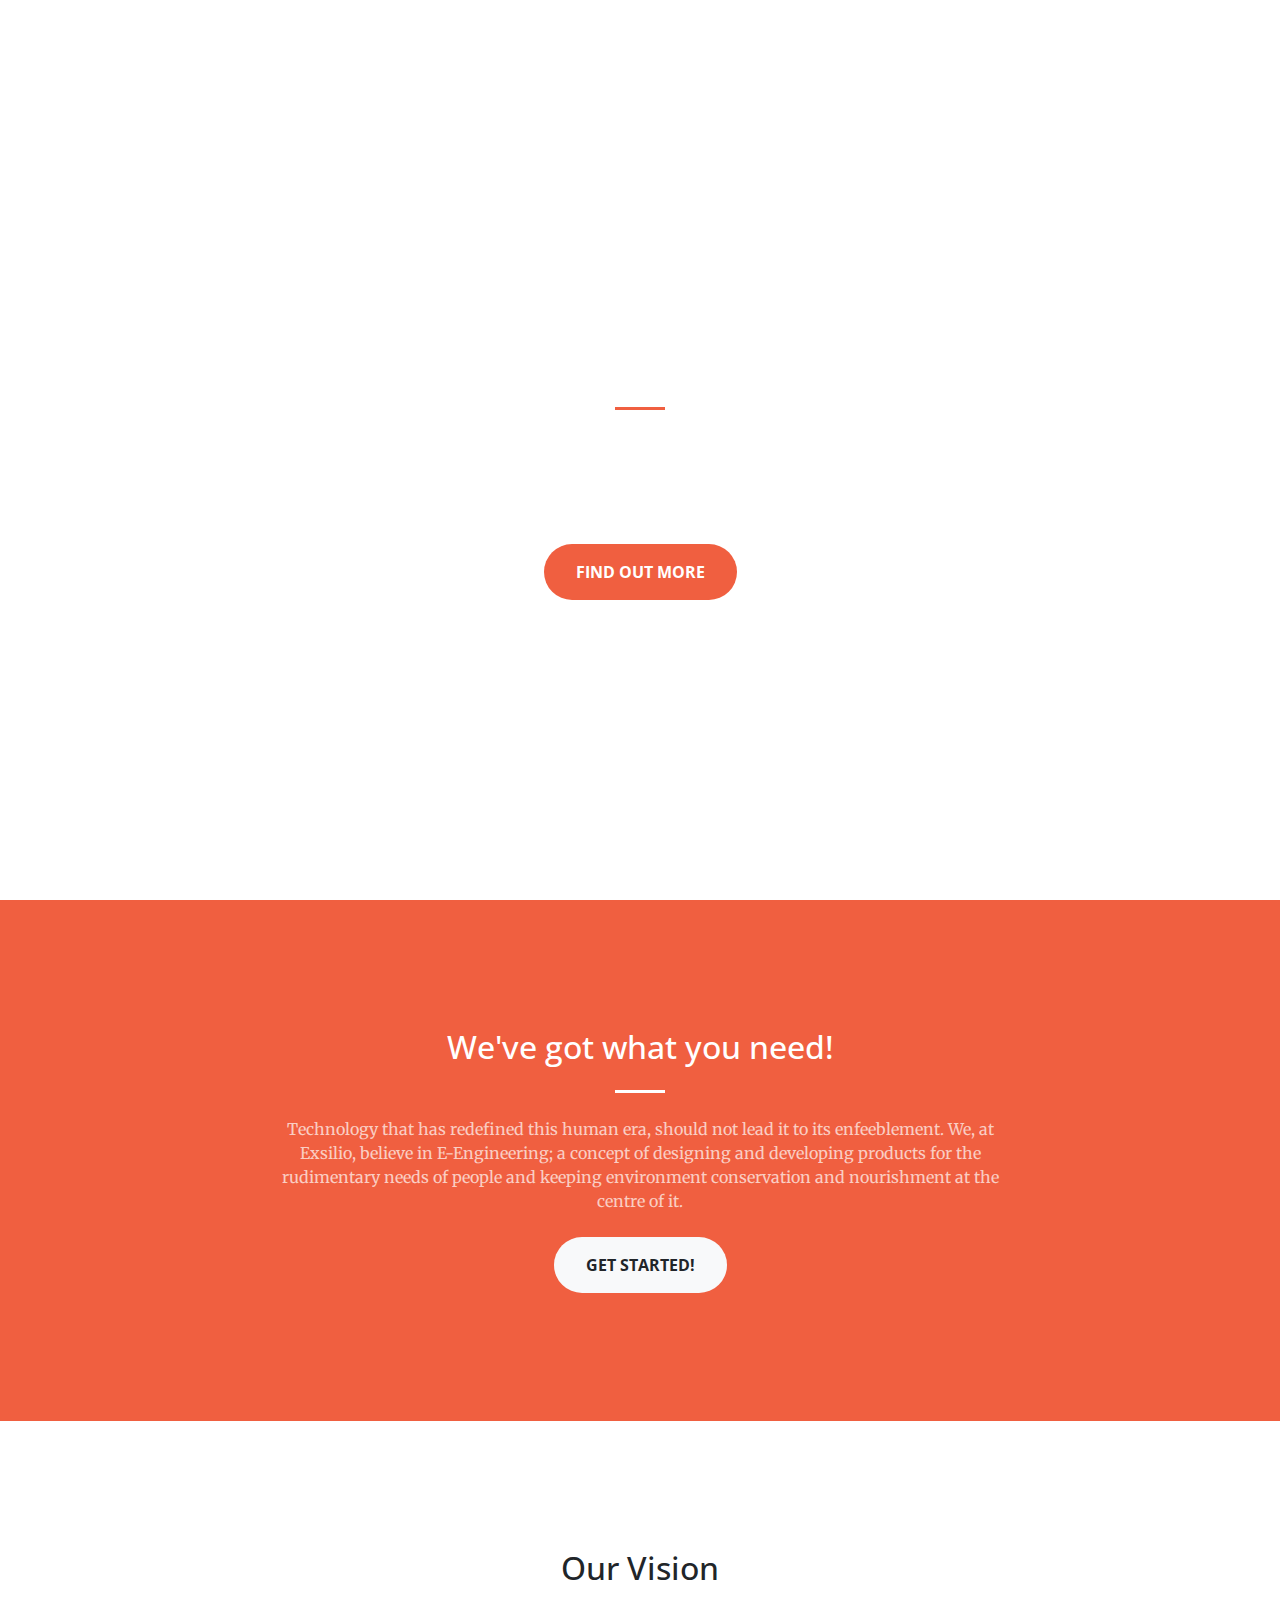
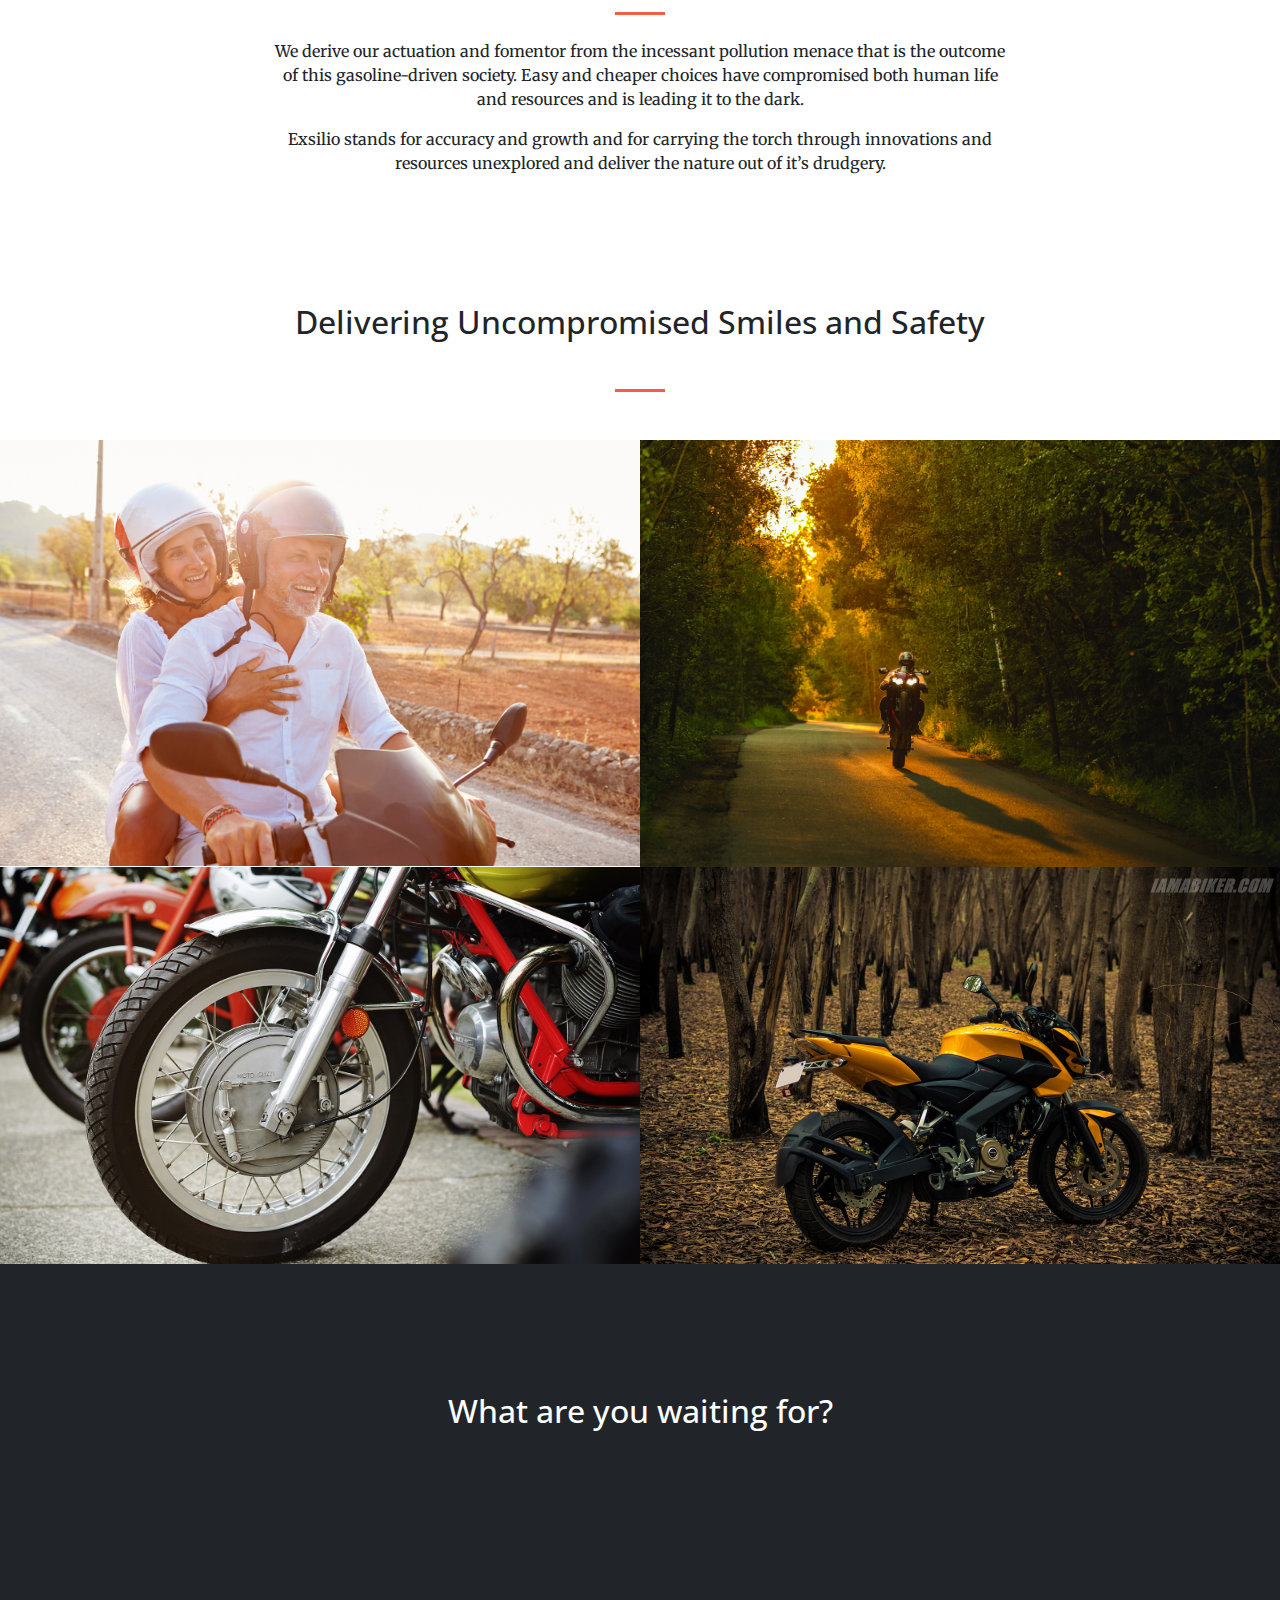
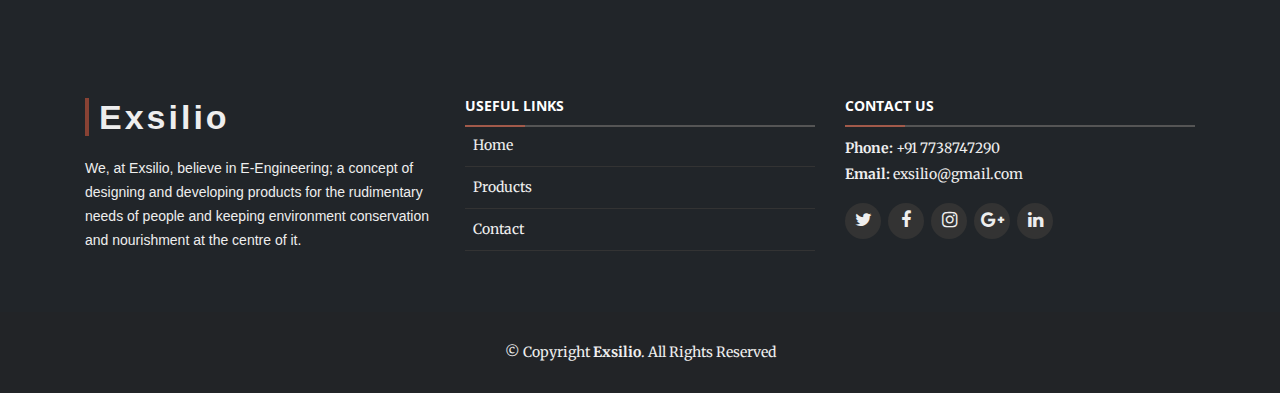
==== commit a6231617: "Removed 1,6 images" ====
--- a/index.html
+++ b/index.html
@@ -110,24 +110,9 @@
   <section class="p-0" id="portfolio">
     <div class="container-fluid p-0">
       <h2 class="section-heading text-center mb-5">Delivering Uncompromised Smiles and Safety</h2>
-      <hr class="my-4">
+      <hr class="line">
       <div class="row no-gutters popup-gallery">
-        <div class="col-lg-4 col-sm-6">
-          <a class="portfolio-box" href="img/naturebike.jpg">
-            <img class="img-fluid" src="img/naturebike.jpg" alt="">
-            <div class="portfolio-box-caption">
-              <div class="portfolio-box-caption-content">
-                <div class="project-category text-faded">
-                  Category
-                </div>
-                <div class="project-name">
-                  Project Name
-                </div>
-              </div>
-            </div>
-          </a>
-        </div>
-        <div class="col-lg-4 col-sm-6">
+        <div class="col-sm-6">
           <a class="portfolio-box" href="img/oldcouple.jpg">
             <img class="img-fluid" src="img/oldcouple.jpg" alt="">
             <div class="portfolio-box-caption">
@@ -142,7 +127,7 @@
             </div>
           </a>
         </div>
-        <div class="col-lg-4 col-sm-6">
+        <div class="col-sm-6">
           <a class="portfolio-box" href="img/wall.jpg">
             <img class="img-fluid" src="img/wall.jpg" alt="">
             <div class="portfolio-box-caption">
@@ -157,7 +142,7 @@
             </div>
           </a>
         </div>
-        <div class="col-lg-4 col-sm-6">
+        <div class="col-sm-6">
           <a class="portfolio-box" href="img/brake.jpg">
             <img class="img-fluid" src="img/brake.jpg" alt="">
             <div class="portfolio-box-caption">
@@ -172,24 +157,9 @@
             </div>
           </a>
         </div>
-        <div class="col-lg-4 col-sm-6">
+        <div class="col-sm-6">
           <a class="portfolio-box" href="img/pulsar.jpg">
             <img class="img-fluid" src="img/pulsar.jpg" alt="">
-            <div class="portfolio-box-caption">
-              <div class="portfolio-box-caption-content">
-                <div class="project-category text-faded">
-                  Category
-                </div>
-                <div class="project-name">
-                  Project Name
-                </div>
-              </div>
-            </div>
-          </a>
-        </div>
-        <div class="col-lg-4 col-sm-6">
-          <a class="portfolio-box" href="img/harley.jpg">
-            <img class="img-fluid" src="img/harley.jpg" alt="">
             <div class="portfolio-box-caption">
               <div class="portfolio-box-caption-content">
                 <div class="project-category text-faded">
--- a/css/creative.min.css
+++ b/css/creative.min.css
@@ -561,5 +561,5 @@
 }
 
 .highlight-color {
-  color: #831800;
+  color: #40f0bb;
 }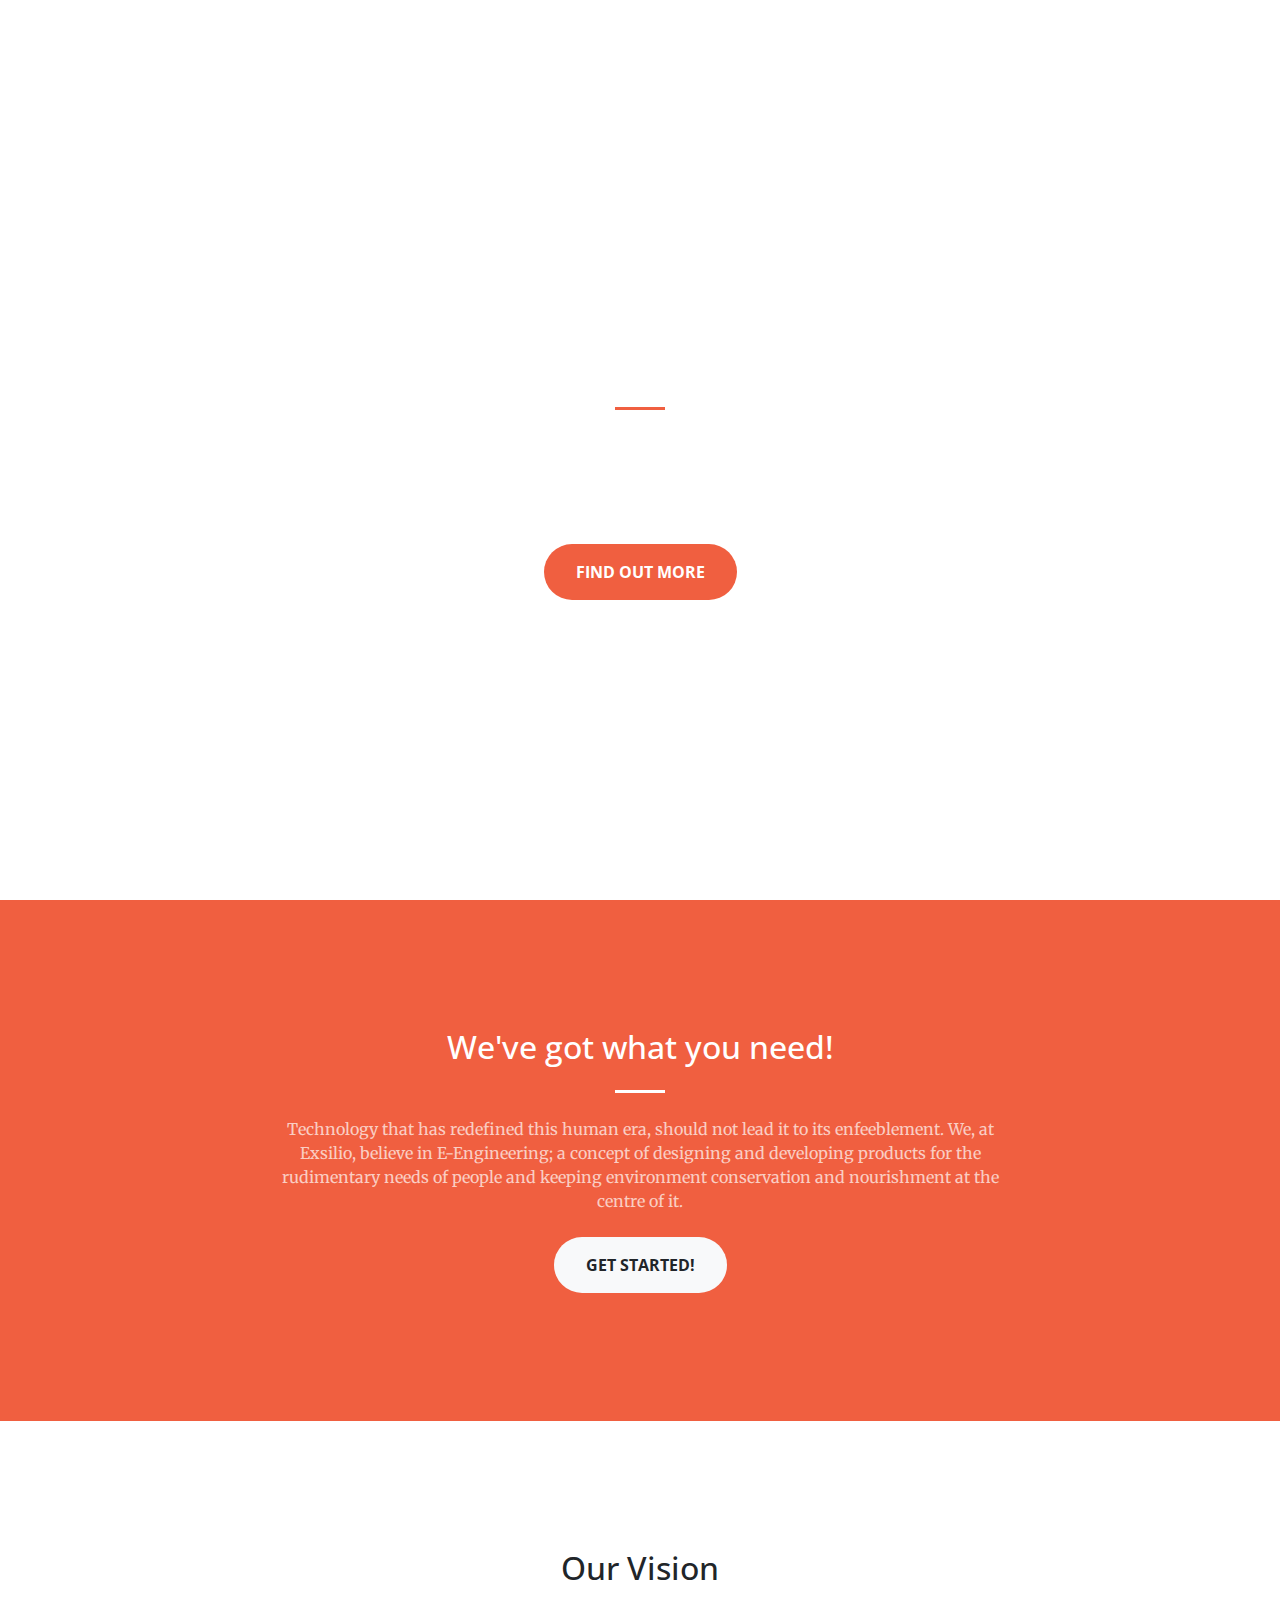
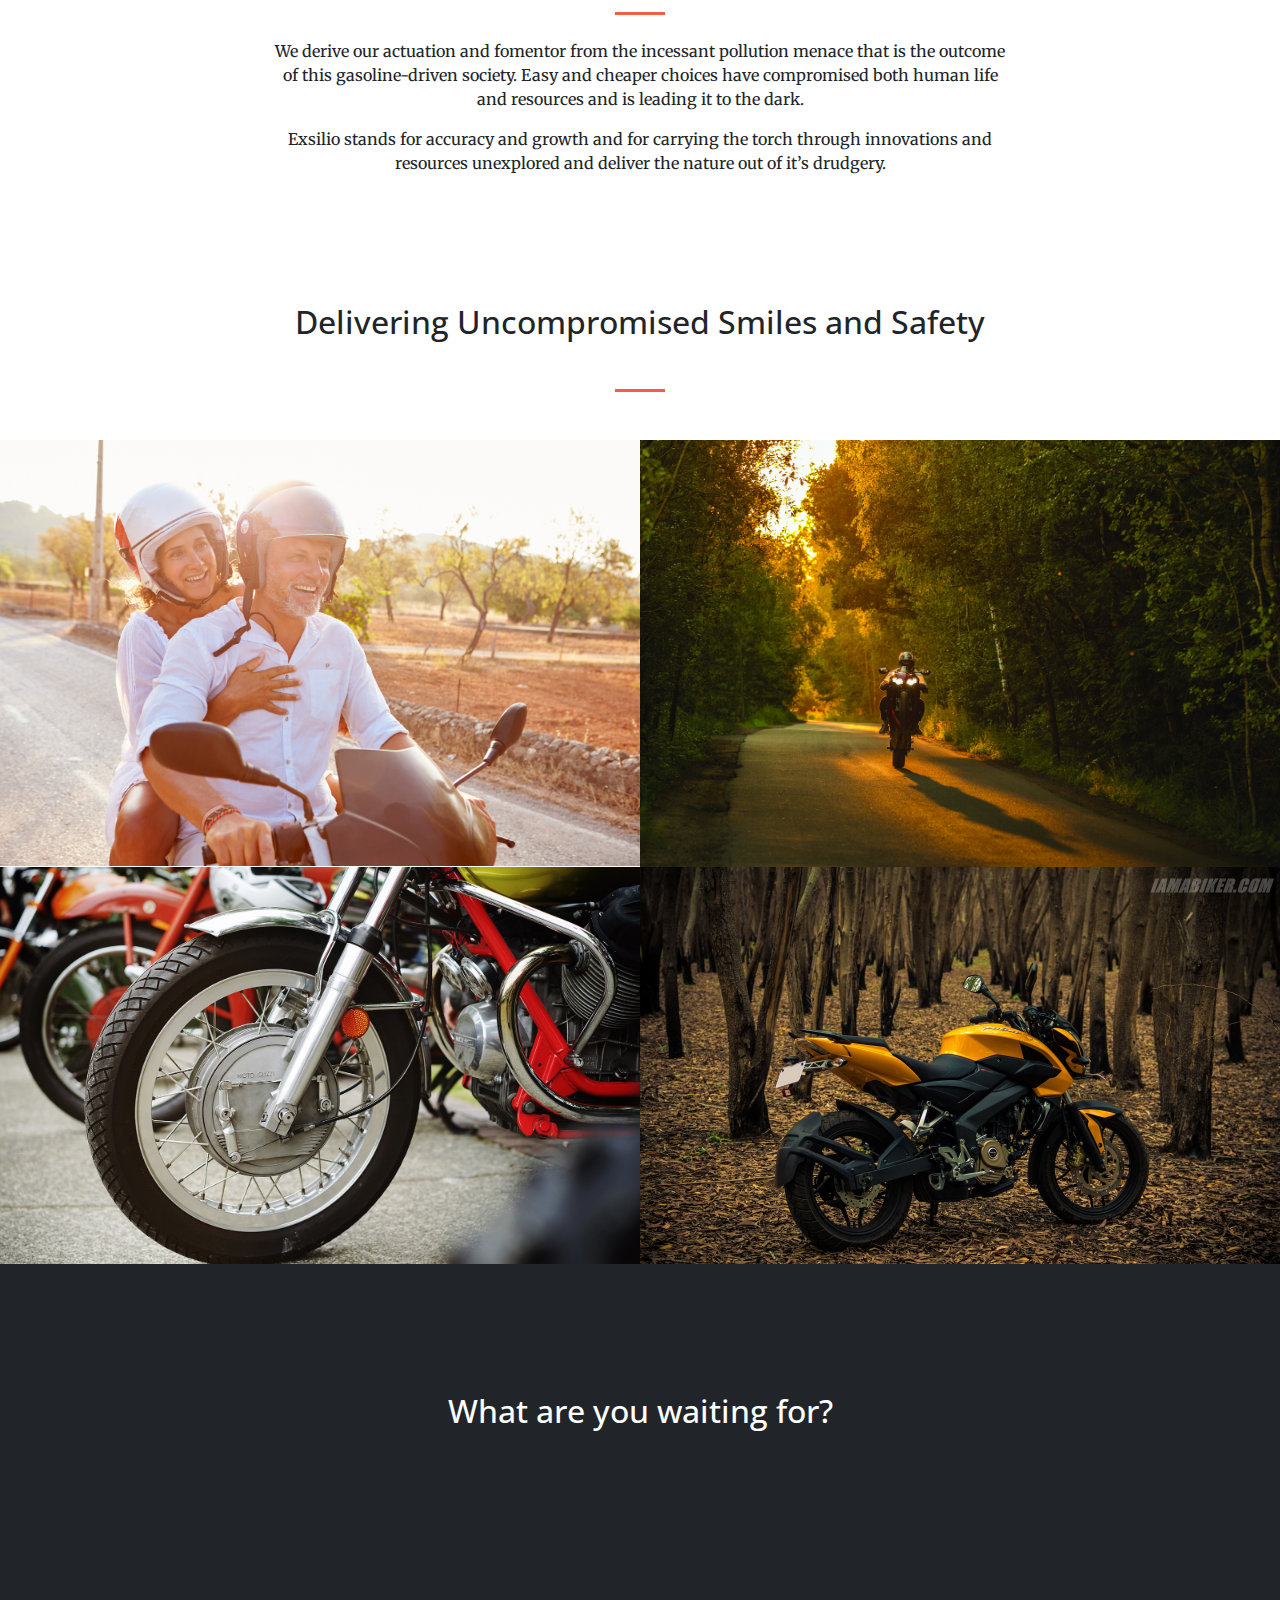
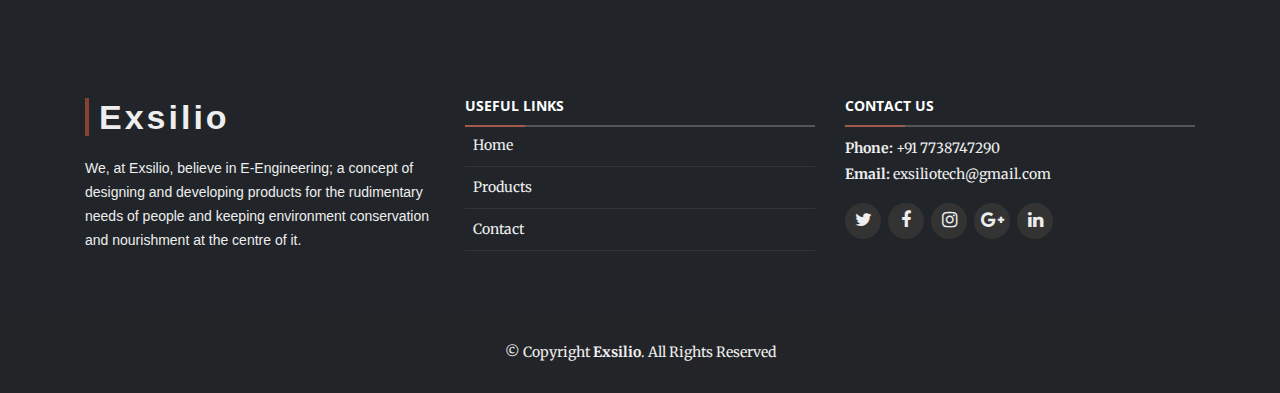
==== commit bb981bce: "Replace email" ====
--- a/index.html
+++ b/index.html
@@ -226,7 +226,7 @@
               <br> Mumbai - 400 088. -->
               <strong>Phone:</strong> +91 7738747290
               <br>
-              <strong>Email:</strong> exsilio@gmail.com
+              <strong>Email:</strong> exsiliotech@gmail.com
               <br>
             </p>
 
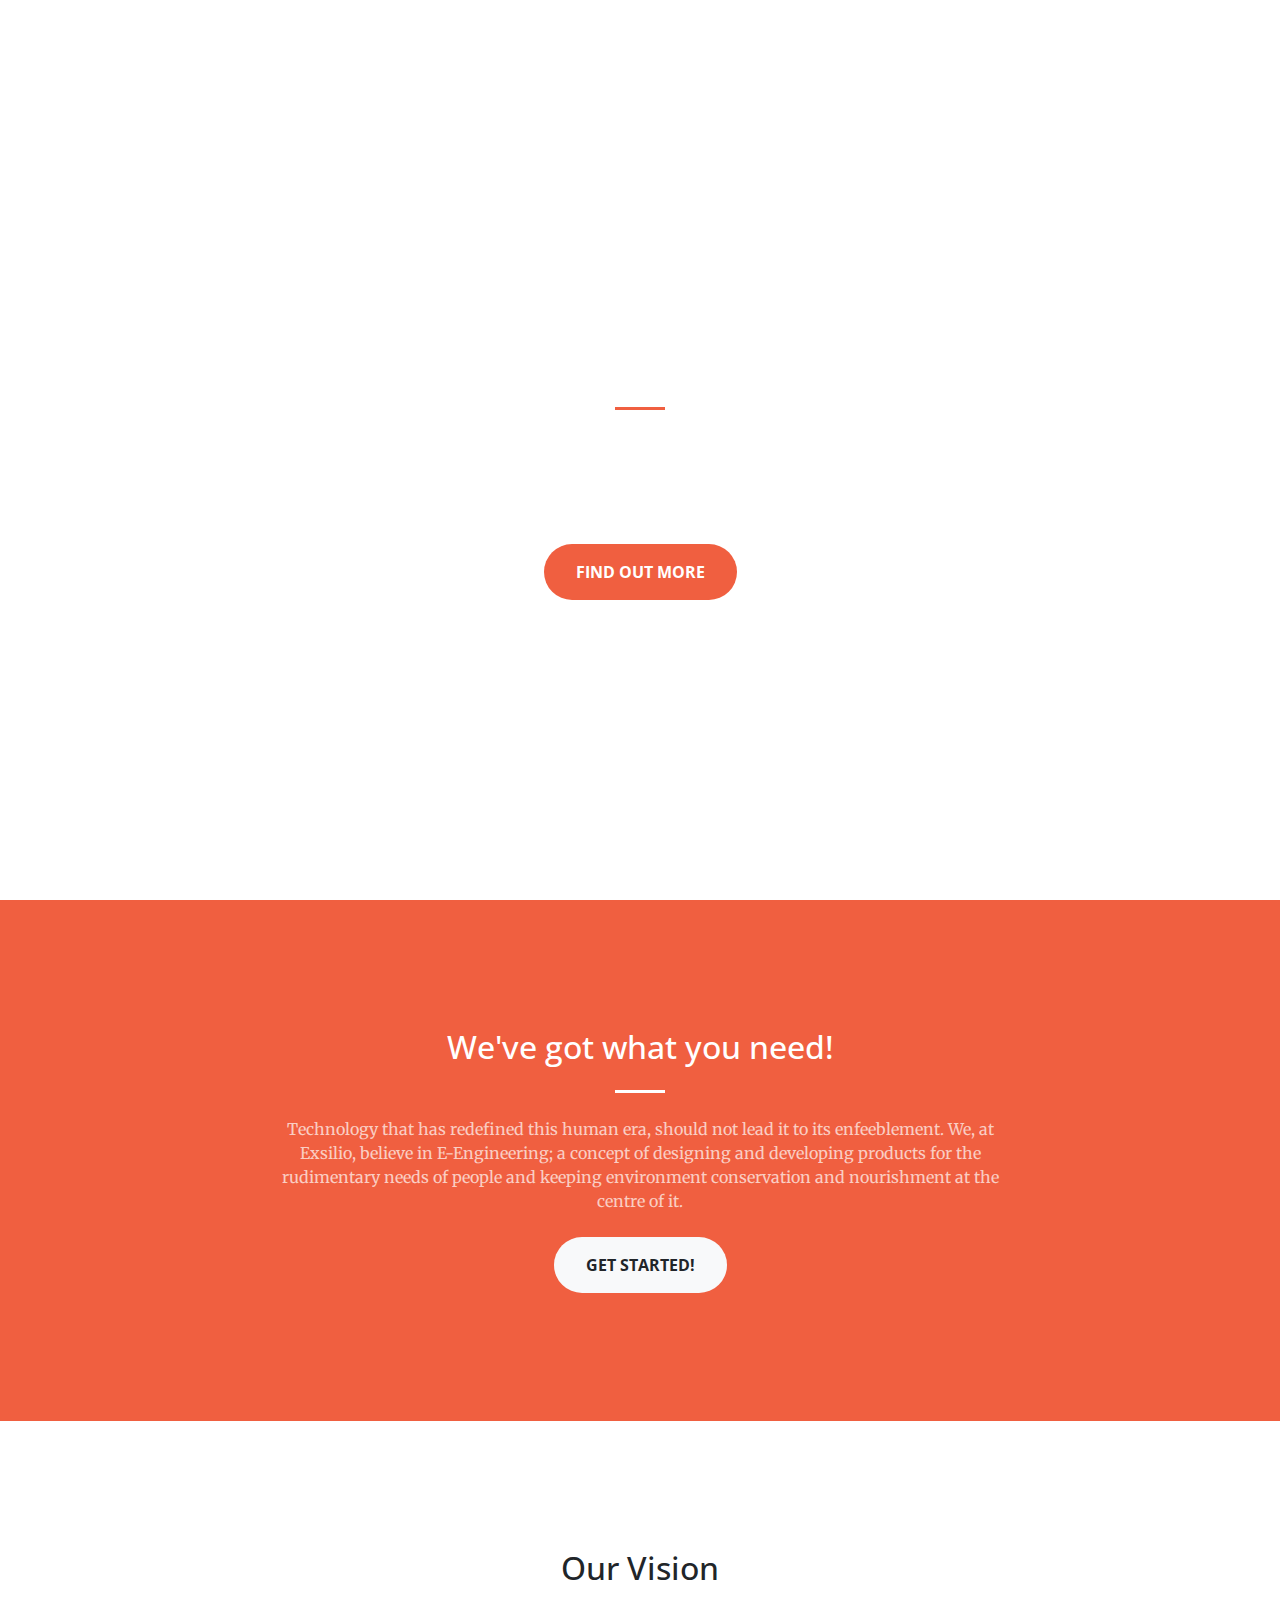
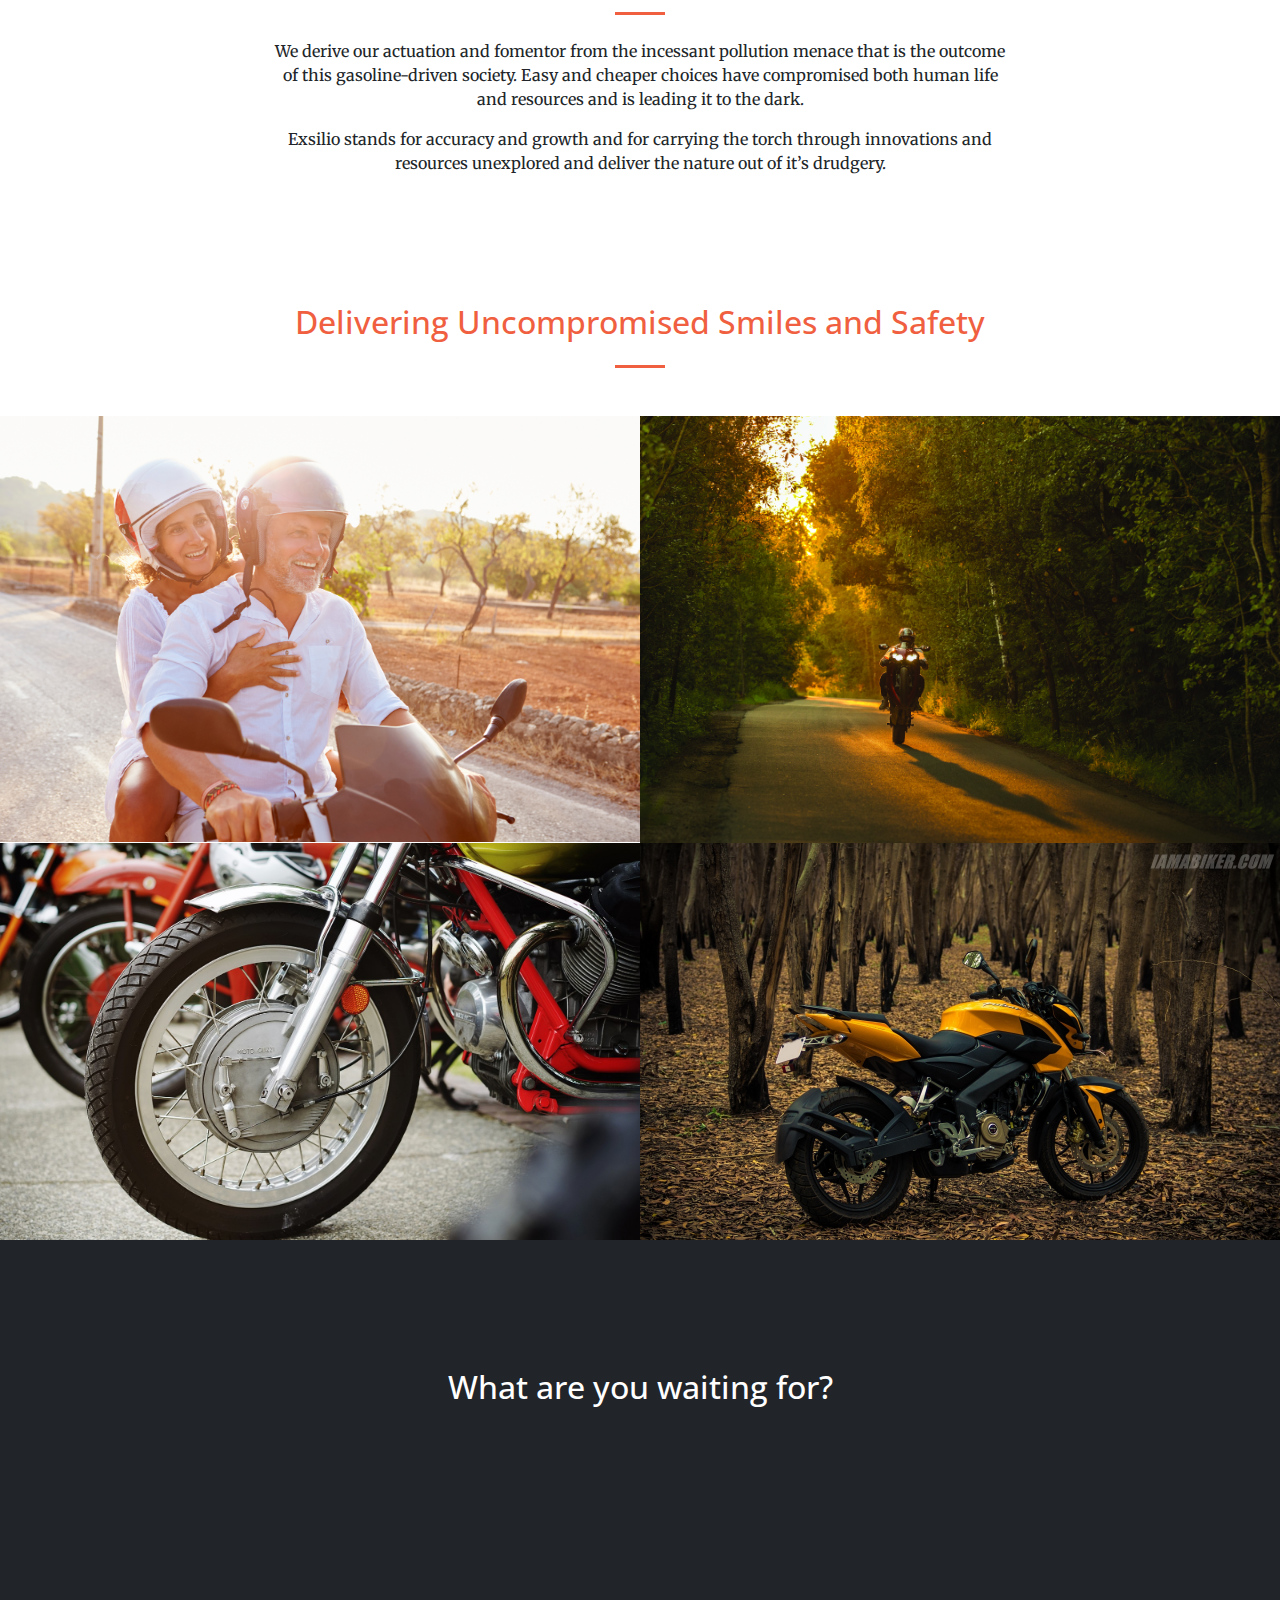
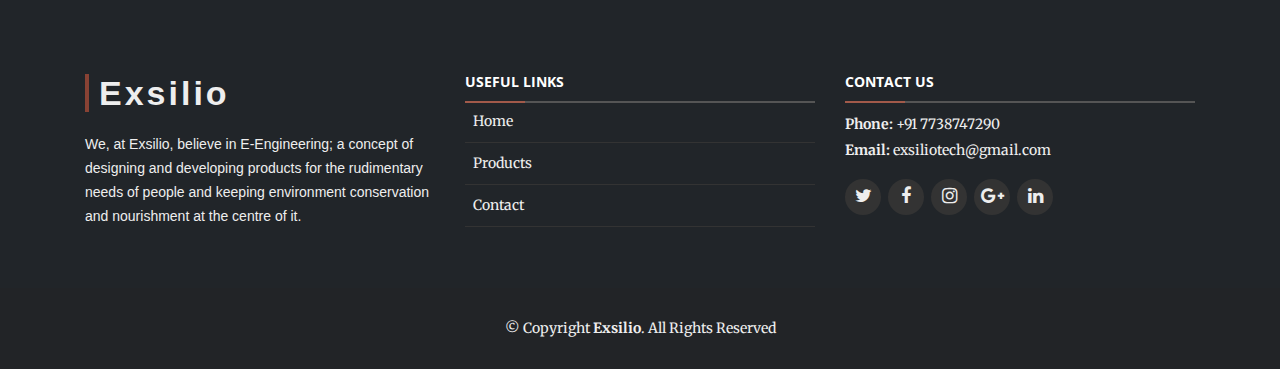
==== commit 741c55ba: "Change margin of delivering sales and color to orange" ====
--- a/index.html
+++ b/index.html
@@ -109,7 +109,7 @@
 
   <section class="p-0" id="portfolio">
     <div class="container-fluid p-0">
-      <h2 class="section-heading text-center mb-5">Delivering Uncompromised Smiles and Safety</h2>
+      <h2 class="section-heading text-center orange mb-4">Delivering Uncompromised Smiles and Safety</h2>
       <hr class="line">
       <div class="row no-gutters popup-gallery">
         <div class="col-sm-6">
